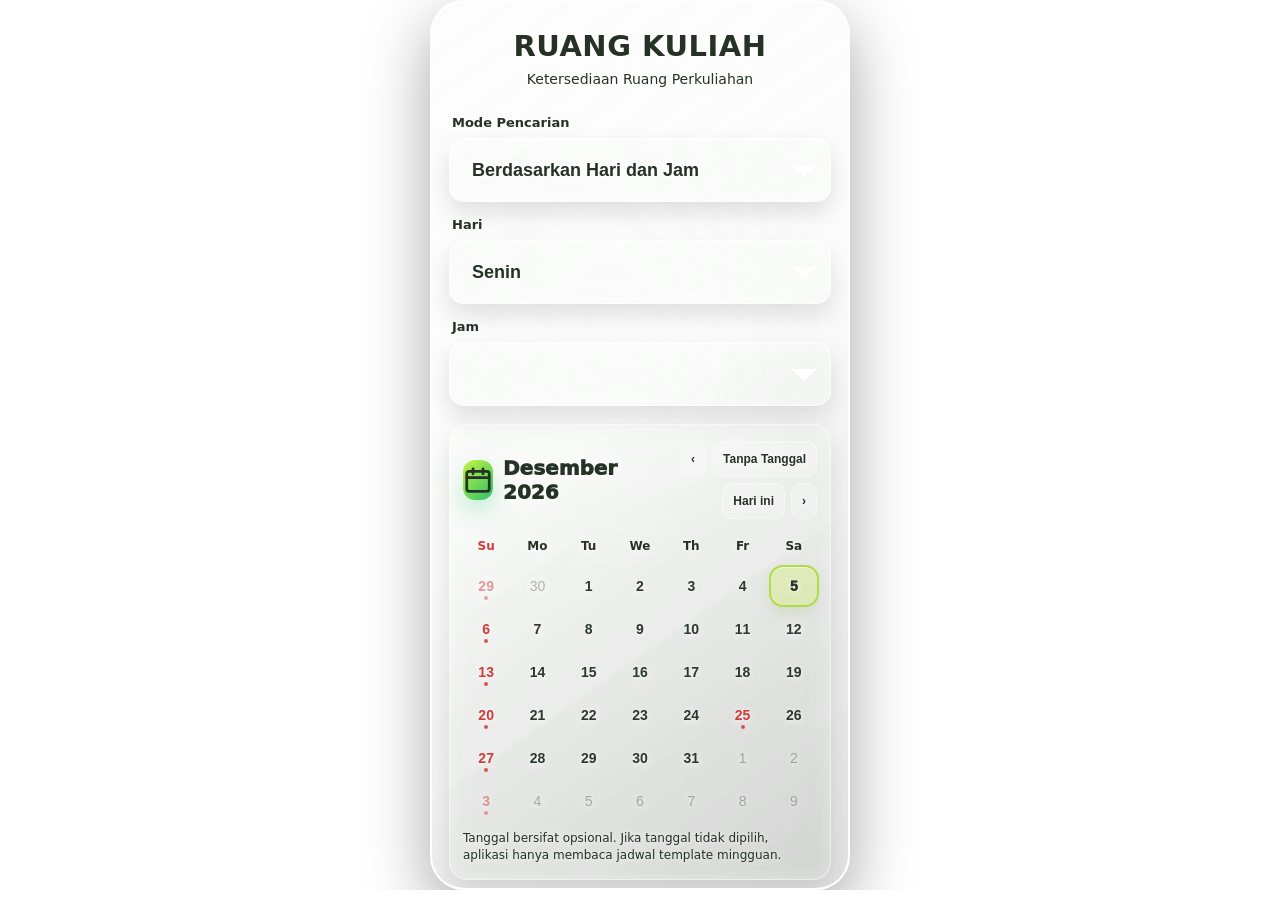
==== agenda-inner.html @ c51b112e "Add files via upload" ====
<!DOCTYPE html>
<html lang="id">
<head>
  <meta charset="UTF-8" />
  <meta name="viewport" content="width=device-width, initial-scale=1.0" />
  <title>Ruang Kuliah - Ketersediaan Ruang Perkuliahan</title>
  <style>

    :root {
      --lime: #c9f23f;
      --green: #29c26b;
      --green-soft: rgba(62, 226, 111, .92);
      --white: #ffffff;
      --glass: rgba(235, 241, 236, 0.22);
      --glass-strong: rgba(255,255,255,0.28);
      --border: rgba(255,255,255,0.58);
      --text: rgba(255,255,255,0.92);
      --muted: rgba(255,255,255,0.76);
      --danger: #ff6969;
      --yellow: #dff05f;
      --shadow: 0 22px 65px rgba(0,0,0,.35);
      --inner: inset 0 1px 0 rgba(255,255,255,.34);
    }

    * { box-sizing: border-box; }

    body {
      margin: 0;
      min-height: 100vh;
      padding: 30px 18px;
      font-family: Inter, ui-sans-serif, system-ui, -apple-system, BlinkMacSystemFont, "Segoe UI", sans-serif;
      color: var(--text);
      background:
        linear-gradient(180deg, rgba(23,35,27,.18), rgba(8,14,11,.50)),
        url("[data-uri]") center center / cover no-repeat fixed;
      display: flex;
      justify-content: center;
      align-items: flex-start;
    }

    body::before {
      content: "";
      position: fixed;
      inset: 0;
      background:
        radial-gradient(circle at 50% 15%, rgba(255,255,255,.14), transparent 30%),
        linear-gradient(90deg, rgba(0,0,0,.13), transparent 18%, transparent 82%, rgba(0,0,0,.16));
      pointer-events: none;
      z-index: -1;
    }

    .app {
      width: min(100%, 470px);
      min-height: 720px;
      margin: 0 auto;
      padding: 42px 20px 34px;
      border-radius: 22px;
      position: relative;
      overflow: hidden;
      background: rgba(235, 241, 236, .20);
      border: 2px solid var(--border);
      box-shadow: var(--shadow), var(--inner);
      backdrop-filter: blur(15px) saturate(120%);
      -webkit-backdrop-filter: blur(15px) saturate(120%);
    }

    .app::before {
      content: "";
      position: absolute;
      inset: 0;
      background:
        linear-gradient(145deg, rgba(255,255,255,.30), rgba(255,255,255,.04) 46%, rgba(0,0,0,.10)),
        radial-gradient(circle at 50% 38%, rgba(255,255,255,.18), transparent 35%);
      pointer-events: none;
      z-index: 0;
    }

    .app > * {
      position: relative;
      z-index: 1;
    }

    .hero-art { display: none; }

    .header {
      display: block;
      text-align: center;
      margin-bottom: 28px;
    }

    .logo { display: none; }

    .header h1 {
      margin: 0;
      color: #fff;
      font-size: 29px;
      line-height: 1.15;
      letter-spacing: .5px;
      text-transform: uppercase;
      font-weight: 950;
      text-shadow: 0 7px 12px rgba(0,0,0,.25);
    }

    .header p {
      margin: 8px 0 0;
      color: rgba(255,255,255,.78);
      font-size: 14px;
      font-weight: 500;
      text-shadow: 0 4px 12px rgba(0,0,0,.22);
    }

    .form-grid {
      display: grid;
      grid-template-columns: 1fr;
      gap: 15px;
      margin-bottom: 10px;
    }

    .icon-box { display: none; }

    .field label {
      display: block;
      margin: 0 0 8px;
      padding-left: 3px;
      color: #fff;
      font-size: 13px;
      font-weight: 700;
      text-shadow: 0 4px 10px rgba(0,0,0,.22);
    }

    select, input {
      width: 100%;
      min-height: 64px;
      padding: 0 22px;
      border-radius: 15px;
      border: 1.7px solid rgba(255,255,255,.70);
      outline: none;
      background: rgba(255,255,255,.13);
      color: #fff;
      font-size: 18px;
      font-weight: 800;
      box-shadow: inset 0 1px 0 rgba(255,255,255,.18), 0 11px 24px rgba(0,0,0,.12);
      backdrop-filter: blur(13px);
      -webkit-backdrop-filter: blur(13px);
      transition: .22s ease;
    }

    select {
      appearance: none;
      background-image:
        linear-gradient(45deg, transparent 50%, white 50%),
        linear-gradient(135deg, white 50%, transparent 50%);
      background-position:
        calc(100% - 26px) 26px,
        calc(100% - 14px) 26px;
      background-size: 12px 12px, 12px 12px;
      background-repeat: no-repeat;
    }

    select option {
      color: #1c2b20;
      background: #fff;
      font-weight: 700;
    }

    select:focus, input:focus {
      border-color: #e9ff77;
      box-shadow: 0 0 0 4px rgba(207,242,63,.15), 0 12px 28px rgba(0,0,0,.15);
    }

    .calendar-box {
      margin-top: 18px;
      padding: 16px 13px 14px;
      border-radius: 18px;
      border: 1.4px solid rgba(255,255,255,.45);
      background: rgba(255,255,255,.10);
      box-shadow: 0 12px 28px rgba(0,0,0,.12), inset 0 1px 0 rgba(255,255,255,.16);
      backdrop-filter: blur(10px);
      -webkit-backdrop-filter: blur(10px);
    }

    .calendar-head {
      display: flex;
      align-items: center;
      justify-content: space-between;
      gap: 10px;
      margin-bottom: 12px;
    }

    .calendar-title {
      display: flex;
      align-items: center;
      gap: 10px;
      color: #fff;
      font-size: 20px;
      font-weight: 950;
      text-shadow: 0 5px 10px rgba(0,0,0,.25);
    }

    .calendar-icon {
      width: 40px;
      height: 40px;
      border-radius: 12px;
      display: grid;
      place-items: center;
      color: #fff;
      background: linear-gradient(135deg, var(--lime), var(--green));
      box-shadow: 0 12px 24px rgba(57, 199, 108, .28);
    }

    .month-actions {
      display: flex;
      gap: 6px;
      flex-wrap: wrap;
      justify-content: flex-end;
    }

    .mini-btn {
      min-height: 36px;
      padding: 8px 10px;
      border: 1px solid rgba(255,255,255,.35);
      border-radius: 10px;
      background: rgba(255,255,255,.14);
      color: #fff;
      cursor: pointer;
      font-size: 12px;
      font-weight: 800;
      box-shadow: inset 0 1px 0 rgba(255,255,255,.14);
      backdrop-filter: blur(8px);
      -webkit-backdrop-filter: blur(8px);
      transition: .2s;
    }

    .mini-btn:hover {
      background: rgba(255,255,255,.24);
      transform: translateY(-1px);
    }

    .calendar-grid {
      display: grid;
      grid-template-columns: repeat(7, 1fr);
      gap: 5px;
      text-align: center;
    }

    .dow {
      padding: 8px 0;
      color: rgba(38,50,37,.88);
      font-size: 12px;
      font-weight: 800;
      border-bottom: 1px solid rgba(255,255,255,.18);
    }

    .dow.sunday {
      color: #d13b3b;
    }

    .day {
      position: relative;
      border: 0;
      border-radius: 12px;
      aspect-ratio: 1/0.82;
      background: transparent;
      color: rgba(38,50,37,.96);
      font-size: 14px;
      font-weight: 800;
      cursor: pointer;
      transition: .2s;
    }

    .day:hover {
      background: rgba(255,255,255,.16);
    }

    .day.other {
      color: rgba(38,50,37,.62);
      font-weight: 560;
    }

    .day.sunday,
    .day.holiday {
      color: #d13b3b;
      font-weight: 900;
    }

    .day.other.sunday,
    .day.other.holiday {
      color: rgba(209,59,59,.82);
      font-weight: 650;
    }

    .day.selected {
      color: #fff;
      background: linear-gradient(135deg, var(--lime), var(--green));
      font-weight: 950;
      box-shadow: 0 10px 20px rgba(57,199,108,.30);
    }

    .optional-note {
      margin-top: 10px;
      color: rgba(255,255,255,.72);
      font-size: 12px;
      line-height: 1.45;
    }

    .actions {
      display: grid;
      grid-template-columns: 1fr;
      gap: 12px;
      margin-top: 20px;
    }

    .primary-btn, .secondary-btn {
      min-height: 58px;
      border-radius: 14px;
      font-size: 16px;
      font-weight: 950;
      cursor: pointer;
      display: flex;
      align-items: center;
      justify-content: center;
      gap: 10px;
      transition: .22s;
    }

    .primary-btn {
      border: 0;
      color: #fff;
      background: linear-gradient(90deg, var(--lime), var(--green));
      box-shadow: 0 15px 28px rgba(43, 190, 103, .32);
    }

    .secondary-btn {
      color: #fff;
      background: rgba(255,255,255,.12);
      border: 1.7px solid rgba(255,255,255,.56);
      backdrop-filter: blur(10px);
      -webkit-backdrop-filter: blur(10px);
    }

    .primary-btn:hover, .secondary-btn:hover {
      transform: translateY(-2px);
    }

    .status-info {
      min-height: 20px;
      margin-top: 17px;
      color: rgba(255,255,255,.86);
      font-size: 13px;
      line-height: 1.45;
      text-shadow: 0 3px 8px rgba(0,0,0,.25);
    }

    .result-head {
      display: none;
      align-items: flex-start;
      justify-content: space-between;
      gap: 10px;
      margin: 22px 0 14px;
      flex-direction: column;
    }

    .result-head.show { display: flex; }

    .result-head h2 {
      margin: 0;
      color: #fff;
      font-size: 19px;
      font-weight: 950;
      text-shadow: 0 5px 10px rgba(0,0,0,.25);
    }

    .summary-pill {
      display: inline-flex;
      align-items: center;
      gap: 8px;
      color: #fff;
      border-radius: 999px;
      padding: 8px 12px;
      background: rgba(255,255,255,.15);
      border: 1px solid rgba(255,255,255,.34);
      font-size: 12px;
      font-weight: 800;
    }

    .result-grid {
      display: grid;
      grid-template-columns: 1fr;
      gap: 12px;
    }

    .room-card {
      min-height: 90px;
      display: flex;
      align-items: center;
      gap: 12px;
      padding: 12px;
      border-radius: 15px;
      background: rgba(255,255,255,.15);
      border: 1px solid rgba(255,255,255,.30);
      box-shadow: 0 11px 24px rgba(0,0,0,.13), inset 0 1px 0 rgba(255,255,255,.14);
      backdrop-filter: blur(12px);
      -webkit-backdrop-filter: blur(12px);
      transition: .2s;
    }

    .room-card:hover {
      transform: translateY(-2px);
      background: rgba(255,255,255,.19);
    }

    .room-icon {
      flex: 0 0 54px;
      width: 54px;
      height: 54px;
      border-radius: 14px;
      display: grid;
      place-items: center;
      color: #fff;
      background: rgba(255,255,255,.14);
      border: 1px solid rgba(255,255,255,.28);
    }

    .room-info { min-width: 0; flex: 1; }

    .room-info h3 {
      margin: 0 0 4px;
      color: #fff;
      font-size: 16px;
      font-weight: 950;
      white-space: nowrap;
      overflow: hidden;
      text-overflow: ellipsis;
    }

    .status-line {
      display: flex;
      align-items: center;
      gap: 7px;
      color: rgba(255,255,255,.88);
      font-size: 13px;
      margin-bottom: 3px;
    }

    .dot {
      width: 12px;
      height: 12px;
      border-radius: 999px;
      display: inline-block;
      box-shadow: 0 0 0 2px rgba(255,255,255,.24);
    }

    .dot.green { background: var(--green); }
    .dot.red { background: var(--danger); }
    .dot.yellow { background: var(--yellow); }

    .room-time {
      color: rgba(255,255,255,.72);
      font-size: 12px;
      line-height: 1.4;
    }

    .source {
      margin-top: 6px;
      display: inline-block;
      border-radius: 999px;
      padding: 4px 8px;
      color: #f2ff9e;
      background: rgba(201,242,63,.18);
      border: 1px solid rgba(201,242,63,.25);
      font-size: 10px;
      font-weight: 900;
    }

    .empty {
      display: none;
      margin-top: 14px;
      padding: 24px;
      text-align: center;
      color: rgba(255,255,255,.78);
      border-radius: 15px;
      background: rgba(255,255,255,.12);
      border: 1px dashed rgba(255,255,255,.38);
      backdrop-filter: blur(10px);
      -webkit-backdrop-filter: blur(10px);
    }

    .empty.show { display: block; }

    .legend {
      margin-top: 22px;
      padding: 15px;
      display: grid;
      grid-template-columns: 1fr;
      gap: 10px;
      border-radius: 18px;
      background: rgba(255,255,255,.11);
      border: 1px solid rgba(255,255,255,.26);
      backdrop-filter: blur(10px);
      -webkit-backdrop-filter: blur(10px);
    }

    .legend-item {
      display: flex;
      gap: 10px;
      align-items: center;
      color: #fff;
      font-size: 13px;
      font-weight: 900;
    }

    .legend-item span:last-child {
      display: block;
      color: rgba(255,255,255,.70);
      font-size: 12px;
      font-weight: 600;
      margin-top: 2px;
    }

    @media (min-width: 900px) {
      .app {
        width: min(100%, 760px);
      }

      .actions {
        grid-template-columns: 1fr 1fr;
      }

      .result-grid {
        grid-template-columns: repeat(2, 1fr);
      }
    }

    @media (max-width: 520px) {
      body { padding: 14px; }
      .app { padding: 34px 20px 28px; }
      .header h1 { font-size: 26px; }
      .calendar-head { align-items: stretch; flex-direction: column; }
      .month-actions { justify-content: space-between; }
      .mini-btn { flex: 1; }
    }

  
    /* === Kalender Ruang Kuliah: libur, hari ini, dan tanggal luar bulan === */
    .calendar-grid .dow.sunday,
    .calendar-grid .dow.holiday {
      color: #d13b3b !important;
    }

    .calendar-grid .day {
      position: relative !important;
      color: rgba(38,50,37,.96) !important;
      font-weight: 800 !important;
      text-shadow: 0 1px 5px rgba(255,255,255,.86) !important;
    }

    .calendar-grid .day.other {
      color: rgba(38,50,37,.46) !important;
      font-weight: 500 !important;
      opacity: .74 !important;
    }

    .calendar-grid .day.sunday,
    .calendar-grid .day.holiday {
      color: #d13b3b !important;
      font-weight: 900 !important;
    }

    .calendar-grid .day.other.sunday,
    .calendar-grid .day.other.holiday {
      color: rgba(209,59,59,.68) !important;
      font-weight: 600 !important;
      opacity: .76 !important;
    }

    .calendar-grid .day.today:not(.selected) {
      color: #263225 !important;
      background: rgba(201,242,63,.27) !important;
      outline: 2px solid rgba(174,221,66,.95) !important;
      box-shadow:
        0 6px 16px rgba(122,166,30,.20),
        inset 0 1px 0 rgba(255,255,255,.45) !important;
      font-weight: 950 !important;
    }

    .calendar-grid .day.selected {
      color: #fff !important;
      background: linear-gradient(135deg, var(--lime), var(--green)) !important;
      font-weight: 950 !important;
      box-shadow: 0 10px 20px rgba(57,199,108,.30) !important;
      opacity: 1 !important;
    }

    .calendar-grid .day.holiday::after,
    .calendar-grid .day.sunday::after {
      content: "";
      position: absolute;
      left: 50%;
      bottom: 5px;
      width: 4px;
      height: 4px;
      border-radius: 50%;
      transform: translateX(-50%);
      background: currentColor;
      opacity: .85;
    }

    .calendar-grid .day.selected::after {
      background: #fff;
    }

    .calendar-legend {
      display: flex;
      flex-wrap: wrap;
      gap: 8px 12px;
      align-items: center;
      margin-top: 12px;
      padding: 9px 10px;
      border-radius: 13px;
      background: rgba(255,255,255,.10);
      border: 1px solid rgba(255,255,255,.22);
    }

    .calendar-legend .legend-item {
      display: inline-flex;
      align-items: center;
      gap: 6px;
      font-size: 11.5px;
      font-weight: 800;
      color: #263225 !important;
      text-shadow: 0 1px 5px rgba(255,255,255,.82) !important;
      white-space: nowrap;
    }

    .legend-dot {
      width: 11px;
      height: 11px;
      border-radius: 50%;
      display: inline-block;
      background: rgba(38,50,37,.90);
    }

    .legend-dot.today {
      background: rgba(201,242,63,.72);
      outline: 2px solid rgba(174,221,66,.95);
    }

    .legend-dot.holiday {
      background: #d13b3b;
    }

    .legend-dot.other {
      background: rgba(38,50,37,.32);
    }

  </style>
<style>

          html,
          body {
            background: transparent !important;
            background-image: none !important;
            min-height: 100% !important;
            width: 100% !important;
            overflow: hidden !important;
            scrollbar-width: none !important;
            -ms-overflow-style: none !important;
            color: #263225 !important;
          }

          html::-webkit-scrollbar,
          body::-webkit-scrollbar,
          *::-webkit-scrollbar,
          .app::-webkit-scrollbar,
          #ui-overlay::-webkit-scrollbar,
          .room-list::-webkit-scrollbar,
          .content::-webkit-scrollbar,
          .results::-webkit-scrollbar,
          .result-box::-webkit-scrollbar {
            width: 0 !important;
            height: 0 !important;
            display: none !important;
            background: transparent !important;
          }

          *,
          .app,
          .app *,
          #ui-overlay,
          #ui-overlay *,
          .room-list,
          .room-list *,
          .content,
          .content *,
          .results,
          .results *,
          .result-box,
          .result-box *,
          .card,
          .card *,
          .panel,
          .panel * {
            scrollbar-width: none !important;
            -ms-overflow-style: none !important;
          }

          body {
            display: flex !important;
            justify-content: center !important;
            align-items: flex-start !important;
            padding: 0 !important;
            margin: 0 !important;
            overflow-x: hidden !important;
          }

          body::before,
          body::after {
            display: none !important;
            content: none !important;
          }

          .app,
          #ui-overlay,
          main,
          .container,
          .wrapper {
            width: min(97vw, 420px) !important;
            max-width: 420px !important;
            min-height: unset !important;
            height: calc(100vh - 10px) !important;
            max-height: calc(100vh - 10px) !important;
            margin: 0 auto !important;
            padding: 28px 17px 22px !important;
            border-radius: 34px !important;
            transform: none !important;
            overflow-y: auto !important;
            overflow-x: hidden !important;
            scrollbar-width: none !important;
            -ms-overflow-style: none !important;
          }

          h1,
          h2,
          h3,
          .title,
          .title-row h1,
          .page-title,
          header h1 {
            color: #1f2b1e !important;
            font-weight: 900 !important;
            text-shadow: 0 2px 8px rgba(255,255,255,0.90), 0 1px 2px rgba(0,0,0,0.10) !important;
          }

          body,
          body *,
          p,
          span,
          div,
          label,
          small,
          select,
          option,
          input,
          button,
          .muted,
          .subtitle,
          .desc,
          .status,
          .loading,
          .room-card,
          .room-card *,
          .jadwal-card,
          .jadwal-card *,
          .info,
          .info * {
            color: #263225 !important;
            text-shadow: 0 1px 6px rgba(255,255,255,0.82) !important;
          }

          button,
          .btn,
          .nav-btn,
          .room-btn,
          .day-btn,
          select,
          input {
            color: #263225 !important;
            font-weight: 800 !important;
            text-shadow: 0 1px 5px rgba(255,255,255,0.82) !important;
          }

          .active,
          .selected,
          .today,
          button.active,
          button.selected,
          .room-btn.active,
          .nav-btn.active {
            color: #243000 !important;
            text-shadow: 0 1px 4px rgba(255,255,255,0.70) !important;
          }

          .danger,
          .error,
          .failed,
          .text-danger {
            color: #9b1c1c !important;
            text-shadow: 0 1px 5px rgba(255,255,255,0.75) !important;
          }

          a { color: #1f3f14 !important; }

          @media (max-width: 480px) {
            .app,
            #ui-overlay,
            main,
            .container,
            .wrapper {
              width: min(97vw, 418px) !important;
              height: calc(100vh - 8px) !important;
              max-height: calc(100vh - 8px) !important;
              padding: 26px 16px 20px !important;
              border-radius: 32px !important;
            }
          }
        
</style>
</head>
<body>
  <main class="app">
    <div class="hero-art" aria-hidden="true">
      <svg viewBox="0 0 520 230" fill="none" xmlns="http://www.w3.org/2000/svg">
        <rect x="300" y="36" width="160" height="100" rx="10" fill="#ebe8ff" stroke="#8b7cf7" stroke-width="5"/>
        <path d="M298 60h-60v120h60V60Z" fill="#f4f2ff"/>
        <rect x="246" y="8" width="70" height="48" fill="#fff"/>
        <path d="M182 172c22-52 42-75 64-103 21 37 25 67 13 103h-77Z" fill="#a99cfb" opacity=".55"/>
        <rect x="201" y="164" width="76" height="14" rx="7" fill="#8b7cf7" opacity=".45"/>
        <path d="M367 142h50l18 48h-86l18-48Z" fill="#9487f4" opacity=".65"/>
        <rect x="384" y="135" width="48" height="44" rx="12" fill="#7768ed" opacity=".8"/>
        <rect x="390" y="185" width="10" height="36" rx="5" fill="#7c70e6"/>
        <rect x="430" y="185" width="10" height="36" rx="5" fill="#7c70e6"/>
        <path d="M55 215c88-30 133-24 190-2 62 24 144 20 224-7" stroke="#d9d5ff" stroke-width="18" stroke-linecap="round" opacity=".65"/>
      </svg>
    </div>

    <section class="header">
      <div class="logo">
        <svg width="64" height="64" viewBox="0 0 64 64" fill="none" xmlns="http://www.w3.org/2000/svg">
          <path d="M9 30.5 32 12l23 18.5" stroke="currentColor" stroke-width="5" stroke-linecap="round" stroke-linejoin="round"/>
          <path d="M17 29v23h12V39h7v13h12V29" fill="currentColor" opacity=".35"/>
          <path d="M17 29v23h12V39h7v13h12V29" stroke="currentColor" stroke-width="4" stroke-linejoin="round"/>
          <path d="m42 46 13 4-13 4-13-4 13-4Z" fill="currentColor"/>
          <path d="M55 50v8" stroke="currentColor" stroke-width="3" stroke-linecap="round"/>
        </svg>
      </div>
      <div>
        <h1>Ruang Kuliah</h1>
        <p>Ketersediaan Ruang Perkuliahan</p>
      </div>
    </section>

    <section class="form-grid">
      <div class="icon-box">
        <svg width="40" height="40" viewBox="0 0 24 24" fill="none"><path d="m21 21-4.3-4.3" stroke="currentColor" stroke-width="2.5" stroke-linecap="round"/><circle cx="11" cy="11" r="7" stroke="currentColor" stroke-width="2.5"/></svg>
      </div>
      <div class="field">
        <label>Mode Pencarian</label>
        <select id="modeSearch">
          <option value="hari_jam">Berdasarkan Hari dan Jam</option>
          <option value="hari_ruang">Berdasarkan Hari dan Ruang</option>
        </select>
      </div>

      <div class="icon-box">
        <svg width="40" height="40" viewBox="0 0 24 24" fill="none"><rect x="3" y="5" width="18" height="16" rx="2" stroke="currentColor" stroke-width="2.2"/><path d="M16 3v4M8 3v4M3 10h18" stroke="currentColor" stroke-width="2.2" stroke-linecap="round"/></svg>
      </div>
      <div class="field">
        <label>Hari</label>
        <select id="hariSelect">
          <option value="Senin">Senin</option>
          <option value="Selasa">Selasa</option>
          <option value="Rabu">Rabu</option>
          <option value="Kamis">Kamis</option>
          <option value="Jumat">Jumat</option>
          <option value="Sabtu">Sabtu</option>
        </select>
      </div>

      <div class="icon-box">
        <svg width="40" height="40" viewBox="0 0 24 24" fill="none"><path d="M4 21V5a2 2 0 0 1 2-2h8v18" stroke="currentColor" stroke-width="2.2"/><path d="M14 9h4a2 2 0 0 1 2 2v10" stroke="currentColor" stroke-width="2.2"/><path d="M8 7h2M8 11h2M8 15h2M17 13h1M17 17h1M3 21h19" stroke="currentColor" stroke-width="2.2" stroke-linecap="round"/></svg>
      </div>
      <div class="field" id="dynamicField">
        <label id="dynamicLabel">Jam</label>
        <select id="dynamicSelect"></select>
      </div>
    </section>

    <section class="calendar-box">
      <div class="calendar-head">
        <div class="calendar-title">
          <div class="calendar-icon">
            <svg width="30" height="30" viewBox="0 0 24 24" fill="none"><rect x="3" y="5" width="18" height="16" rx="2" stroke="currentColor" stroke-width="2.2"/><path d="M16 3v4M8 3v4M3 10h18" stroke="currentColor" stroke-width="2.2" stroke-linecap="round"/></svg>
          </div>
          <span id="monthTitle">April 2026</span>
        </div>
        <div class="month-actions">
          <button class="mini-btn" id="prevMonth" type="button">‹</button>
          <button class="mini-btn" id="clearDate" type="button">Tanpa Tanggal</button>
          <button class="mini-btn" id="todayBtn" type="button">Hari ini</button>
          <button class="mini-btn" id="nextMonth" type="button">›</button>
        </div>
      </div>
      <div class="calendar-grid" id="calendarGrid"></div>
      <div class="optional-note">Tanggal bersifat opsional. Jika tanggal tidak dipilih, aplikasi hanya membaca jadwal template mingguan.</div>
    </section>

    <section class="actions">
      <button class="primary-btn" id="showBtn" type="button">
        <svg width="28" height="28" viewBox="0 0 24 24" fill="none"><path d="m21 21-4.3-4.3" stroke="currentColor" stroke-width="2.4" stroke-linecap="round"/><circle cx="11" cy="11" r="7" stroke="currentColor" stroke-width="2.4"/></svg>
        Tampilkan Hasil
      </button>
      <button class="secondary-btn" id="reloadBtn" type="button">
        <svg width="27" height="27" viewBox="0 0 24 24" fill="none"><path d="M20 6v5h-5M4 18v-5h5" stroke="currentColor" stroke-width="2.4" stroke-linecap="round" stroke-linejoin="round"/><path d="M6.1 9a7 7 0 0 1 11.6-2.6L20 8.5M3.9 15a7 7 0 0 0 11.6 2.6L13 15.5" stroke="currentColor" stroke-width="2.4" stroke-linecap="round"/></svg>
        Perbarui Data
      </button>
    </section>

    <div class="status-info" id="statusInfo">Memuat data CSV...</div>

    <section class="result-head" id="resultHead">
      <h2>Hasil Ketersediaan</h2>
      <div class="summary-pill" id="summaryPill">0 hasil</div>
    </section>

    <section class="result-grid" id="resultGrid"></section>
    <section class="empty" id="emptyState">Tidak ada data yang cocok dengan pencarian.</section>

  </main>

  <script>
    const CSV_URL = "https://docs.google.com/spreadsheets/d/e/2PACX-1vRsRN8TlhXI7CFnqgpgJTsaombzpwOKim3zMYDx00yyDDMefY82cuURulQcDO7QSQ/pub?output=csv";
    const LOCAL_CSV_URL = "./jadwal_template_khusus_rapi.csv";

    let jadwalData = [];
    let selectedDateISO = "";
    let currentMonth = new Date();

    const dayNames = ["Minggu", "Senin", "Selasa", "Rabu", "Kamis", "Jumat", "Sabtu"];
    const shortDayNames = ["Su", "Mo", "Tu", "We", "Th", "Fr", "Sa"];
    const monthNames = ["Januari", "Februari", "Maret", "April", "Mei", "Juni", "Juli", "Agustus", "September", "Oktober", "November", "Desember"];

    const nationalHolidayFallback = {
      "2026-01-01": "Tahun Baru 2026 Masehi",
      "2026-01-16": "Isra Mikraj Nabi Muhammad SAW",
      "2026-02-17": "Tahun Baru Imlek 2577 Kongzili",
      "2026-03-19": "Hari Suci Nyepi Tahun Baru Saka 1948",
      "2026-03-21": "Hari Raya Idul Fitri 1447 Hijriah",
      "2026-03-22": "Hari Raya Idul Fitri 1447 Hijriah",
      "2026-04-03": "Wafat Yesus Kristus",
      "2026-04-05": "Kebangkitan Yesus Kristus (Paskah)",
      "2026-05-01": "Hari Buruh Internasional",
      "2026-05-14": "Kenaikan Yesus Kristus",
      "2026-05-27": "Hari Raya Idul Adha 1447 Hijriah",
      "2026-05-31": "Hari Raya Waisak 2570 BE",
      "2026-06-01": "Hari Lahir Pancasila",
      "2026-06-16": "1 Muharam Tahun Baru Islam 1448 Hijriah",
      "2026-08-17": "Hari Kemerdekaan Republik Indonesia",
      "2026-08-25": "Maulid Nabi Muhammad SAW",
      "2026-12-25": "Hari Raya Natal"
    };

    const nationalHolidays = { ...nationalHolidayFallback };
    const holidayYearRequested = new Set(["2026"]);

    function getHolidayName(isoDate) {
      return nationalHolidays[isoDate] || "";
    }

    async function ensureHolidaysForYear(year) {
      const yearKey = String(year);
      if (holidayYearRequested.has(yearKey)) return;
      holidayYearRequested.add(yearKey);

      try {
        const response = await fetch(`https://date.nager.at/api/v3/PublicHolidays/${year}/ID`, { cache: "force-cache" });
        if (!response.ok) return;

        const holidays = await response.json();
        holidays.forEach((item) => {
          if (item && item.date) {
            nationalHolidays[item.date] = item.localName || item.name || "Libur nasional";
          }
        });

        renderCalendar();
      } catch (error) {
        console.warn("Libur nasional otomatis belum dapat dimuat untuk tahun", year, error);
      }
    }

    const el = (id) => document.getElementById(id);

    function normalizeText(value) {
      return String(value ?? "").trim();
    }

    function normalizeTime(value) {
      const raw = normalizeText(value).replaceAll(".", ":");
      const match = raw.match(/^(\d{1,2}):(\d{2})$/);
      if (!match) return raw;
      return `${match[1].padStart(2, "0")}:${match[2]}`;
    }

    function formatDateLocal(date) {
      const y = date.getFullYear();
      const m = String(date.getMonth() + 1).padStart(2, "0");
      const d = String(date.getDate()).padStart(2, "0");
      return `${y}-${m}-${d}`;
    }

    function toISODate(value) {
      const raw = normalizeText(value);
      if (!raw) return "";
      if (/^\d{4}-\d{2}-\d{2}$/.test(raw)) return raw;
      const parts = raw.split(/[\/\-]/).map(Number);
      if (parts.length === 3 && parts.every(n => !Number.isNaN(n))) {
        if (parts[0] > 1900) {
          return `${parts[0]}-${String(parts[1]).padStart(2, "0")}-${String(parts[2]).padStart(2, "0")}`;
        }
        const a = parts[0];
        const b = parts[1];
        const y = parts[2];
        if (a > 12) return `${y}-${String(b).padStart(2, "0")}-${String(a).padStart(2, "0")}`;
        return `${y}-${String(a).padStart(2, "0")}-${String(b).padStart(2, "0")}`;
      }
      const date = new Date(raw);
      if (!Number.isNaN(date.getTime())) return formatDateLocal(date);
      return raw;
    }

    function getHariFromTanggal(isoDate) {
      if (!isoDate) return "";
      const date = new Date(`${isoDate}T00:00:00`);
      return dayNames[date.getDay()] || "";
    }

    function parseCSV(text) {
      const rows = [];
      let row = [];
      let cell = "";
      let quoted = false;

      for (let i = 0; i < text.length; i++) {
        const char = text[i];
        const next = text[i + 1];

        if (char === '"' && quoted && next === '"') {
          cell += '"';
          i++;
        } else if (char === '"') {
          quoted = !quoted;
        } else if (char === "," && !quoted) {
          row.push(cell);
          cell = "";
        } else if ((char === "\n" || char === "\r") && !quoted) {
          if (char === "\r" && next === "\n") i++;
          row.push(cell);
          rows.push(row);
          row = [];
          cell = "";
        } else {
          cell += char;
        }
      }

      if (cell.length || row.length) {
        row.push(cell);
        rows.push(row);
      }

      if (!rows.length) return [];
      const headers = rows[0].map((h) => normalizeText(h).toLowerCase());

      return rows.slice(1)
        .filter((r) => r.some((c) => normalizeText(c)))
        .map((r) => {
          const obj = {};
          headers.forEach((h, i) => obj[h] = normalizeText(r[i]));

          return {
            tipe: normalizeText(obj.tipe).toLowerCase(),
            tanggal: toISODate(obj.tanggal),
            hari: normalizeText(obj.hari),
            ruang: normalizeText(obj.ruang),
            jam_mulai: normalizeTime(obj.jam_mulai),
            jam_selesai: normalizeTime(obj.jam_selesai),
            status: normalizeText(obj.status || "Kosong"),
            kode_mk: normalizeText(obj.kode_mk),
            kelas: normalizeText(obj.kelas),
            mata_kuliah: normalizeText(obj.mata_kuliah),
            nama_dosen: normalizeText(obj.nama_dosen),
            keterangan: normalizeText(obj.keterangan),
            tipe_perubahan: normalizeText(obj.tipe_perubahan || obj.perubahan || "normal").toLowerCase(),
          };
        });
    }

    async function loadCSV() {
      el("statusInfo").textContent = "Memuat data CSV...";
      try {
        let response = await fetch(CSV_URL, { cache: "no-store" });
        if (!response.ok) {
          response = await fetch(LOCAL_CSV_URL, { cache: "no-store" });
        }
        if (!response.ok) throw new Error("CSV tidak dapat diakses");
        const text = await response.text();
        jadwalData = parseCSV(text);
        el("statusInfo").textContent = `Data berhasil dimuat: ${jadwalData.length} baris.`;
        populateDynamicOptions();
      } catch (error) {
        el("statusInfo").textContent = "Gagal memuat CSV. Pastikan file jadwal_template_khusus_rapi.csv berada satu folder dengan index.html atau link Google Sheet sudah dipublish.";
      }
    }

    function sameSlot(a, b) {
      return a.ruang === b.ruang && a.jam_mulai === b.jam_mulai && a.jam_selesai === b.jam_selesai;
    }

    function getSchedule(hari, dateISO) {
      const template = jadwalData.filter((d) => d.tipe === "template" && d.hari.toLowerCase() === hari.toLowerCase());
      if (!dateISO) return template.map((d) => ({ ...d, sumber: "template" }));

      const khusus = jadwalData.filter((d) => d.tipe === "khusus" && d.tanggal === dateISO);
      const overrideRows = khusus.filter((d) => ["override", "ubah", "ganti", "normal", ""].includes(d.tipe_perubahan));
      const tambahanRows = khusus.filter((d) => ["tambahan", "add", "baru"].includes(d.tipe_perubahan));
      const batalRows = khusus.filter((d) => ["libur", "hapus", "cancel", "batal"].includes(d.tipe_perubahan));

      const result = template.map((slot) => {
        const batal = batalRows.find((k) => sameSlot(k, slot));
        if (batal) {
          return { ...slot, status: "Tidak Tersedia", keterangan: batal.keterangan || "Jadwal dibatalkan", sumber: "khusus" };
        }

        const override = overrideRows.find((k) => sameSlot(k, slot));
        if (override) return { ...slot, ...override, hari, sumber: "khusus" };

        return { ...slot, sumber: "template" };
      });

      tambahanRows.forEach((row) => result.push({ ...row, hari, sumber: "khusus" }));
      return result;
    }

    function getKeterangan(item) {
      const detail = [];
      if (item.kode_mk) detail.push(item.kode_mk + (item.kelas ? ` (${item.kelas})` : ""));
      if (item.mata_kuliah) detail.push(item.mata_kuliah);
      if (item.nama_dosen) detail.push(`Dosen: ${item.nama_dosen}`);
      if (item.keterangan) detail.push(item.keterangan);
      return detail.join(" • ");
    }

    function populateDynamicOptions() {
      const mode = el("modeSearch").value;
      const select = el("dynamicSelect");
      select.innerHTML = "";

      if (mode === "hari_jam") {
        el("dynamicLabel").textContent = "Jam";
        const times = [...new Set(jadwalData.filter(d => d.tipe === "template").map(d => `${d.jam_mulai} - ${d.jam_selesai}`).filter(Boolean))].sort();
        times.forEach((time) => {
          const opt = document.createElement("option");
          opt.value = time;
          opt.textContent = time;
          select.appendChild(opt);
        });
      } else {
        el("dynamicLabel").textContent = "Ruang";
        const rooms = [...new Set(jadwalData.map(d => d.ruang).filter(Boolean))].sort();
        rooms.forEach((room) => {
          const opt = document.createElement("option");
          opt.value = room;
          opt.textContent = room;
          select.appendChild(opt);
        });
      }
    }

    function statusClass(status) {
      const s = status.toLowerCase();
      if (s === "kosong") return "green";
      if (s === "terpakai" || s === "tidak tersedia") return "red";
      return "yellow";
    }

    function renderResults() {
      const mode = el("modeSearch").value;
      let hari = el("hariSelect").value;
      const filterValue = el("dynamicSelect").value;

      if (selectedDateISO) {
        hari = getHariFromTanggal(selectedDateISO);
        el("hariSelect").value = hari;
      }

      let rows = getSchedule(hari, selectedDateISO);

      if (mode === "hari_jam") {
        rows = rows.filter((r) => `${r.jam_mulai} - ${r.jam_selesai}` === filterValue);
      } else {
        rows = rows.filter((r) => r.ruang === filterValue);
      }

      rows = rows.sort((a, b) => a.jam_mulai.localeCompare(b.jam_mulai) || a.ruang.localeCompare(b.ruang));

      const grid = el("resultGrid");
      grid.innerHTML = "";

      rows.forEach((item) => {
        const detail = getKeterangan(item);
        const cls = statusClass(item.status);
        const card = document.createElement("article");
        card.className = "room-card";
        card.innerHTML = `
          <div class="room-icon">
            <svg width="34" height="34" viewBox="0 0 24 24" fill="none"><path d="M4 21V5a2 2 0 0 1 2-2h8v18" stroke="currentColor" stroke-width="2.2"/><path d="M14 9h4a2 2 0 0 1 2 2v10" stroke="currentColor" stroke-width="2.2"/><path d="M8 7h2M8 11h2M8 15h2M17 13h1M17 17h1M3 21h19" stroke="currentColor" stroke-width="2.2" stroke-linecap="round"/></svg>
          </div>
          <div class="room-info">
            <h3>${item.ruang || "-"}</h3>
            <div class="status-line"><span class="dot ${cls}"></span>${item.status || "-"}</div>
            <div class="room-time">${hari}, ${item.jam_mulai} - ${item.jam_selesai}</div>
            ${detail ? `<div class="room-time">${detail}</div>` : ""}
            ${item.sumber === "khusus" ? `<span class="source">Jadwal Khusus</span>` : ""}
          </div>
        `;
        grid.appendChild(card);
      });

      el("resultHead").classList.add("show");
      const kosong = rows.filter(r => r.status.toLowerCase() === "kosong").length;
      const khusus = rows.filter(r => r.sumber === "khusus").length;
      el("summaryPill").textContent = `${rows.length} hasil • ${kosong} kosong • ${khusus} khusus`;
      el("emptyState").classList.toggle("show", rows.length === 0);
    }

    function renderCalendar() {
      const grid = el("calendarGrid");
      grid.innerHTML = "";
      const year = currentMonth.getFullYear();
      const month = currentMonth.getMonth();
      const todayISO = formatDateLocal(new Date());
      el("monthTitle").textContent = `${monthNames[month]} ${year}`;

      ensureHolidaysForYear(year);

      shortDayNames.forEach((d, i) => {
        const div = document.createElement("div");
        div.className = "dow";
        if (i === 0) div.classList.add("sunday");
        div.textContent = d;
        grid.appendChild(div);
      });

      const first = new Date(year, month, 1);
      const start = new Date(year, month, 1 - first.getDay());

      for (let i = 0; i < 42; i++) {
        const date = new Date(start);
        date.setDate(start.getDate() + i);

        const iso = formatDateLocal(date);
        const holidayName = getHolidayName(iso);
        const isOtherMonth = date.getMonth() !== month;
        const isSunday = date.getDay() === 0;
        const isToday = iso === todayISO;

        const btn = document.createElement("button");
        btn.type = "button";
        btn.className = "day";

        if (isOtherMonth) btn.classList.add("other");
        if (isSunday) btn.classList.add("sunday");
        if (holidayName) btn.classList.add("holiday");
        if (isToday) btn.classList.add("today");
        if (selectedDateISO === iso) btn.classList.add("selected");

        btn.textContent = date.getDate();

        const readableDate = `${date.getDate()} ${monthNames[date.getMonth()]} ${date.getFullYear()}`;
        if (holidayName) {
          btn.title = holidayName;
          btn.setAttribute("aria-label", `${readableDate} - ${holidayName}`);
        } else if (isSunday) {
          btn.title = "Minggu";
          btn.setAttribute("aria-label", `${readableDate} - Minggu`);
        } else if (isToday) {
          btn.title = "Hari ini";
          btn.setAttribute("aria-label", `${readableDate} - Hari ini`);
        }

        btn.addEventListener("click", () => {
          selectedDateISO = iso;
          el("hariSelect").value = getHariFromTanggal(selectedDateISO);
          renderCalendar();
        });

        grid.appendChild(btn);
      }
    }

    function setToday() {
      const today = new Date();
      currentMonth = new Date(today.getFullYear(), today.getMonth(), 1);
      selectedDateISO = formatDateLocal(today);
      el("hariSelect").value = getHariFromTanggal(selectedDateISO);
      renderCalendar();
    }

    el("modeSearch").addEventListener("change", populateDynamicOptions);
    el("showBtn").addEventListener("click", renderResults);
    el("reloadBtn").addEventListener("click", loadCSV);
    el("prevMonth").addEventListener("click", () => {
      currentMonth = new Date(currentMonth.getFullYear(), currentMonth.getMonth() - 1, 1);
      renderCalendar();
    });
    el("nextMonth").addEventListener("click", () => {
      currentMonth = new Date(currentMonth.getFullYear(), currentMonth.getMonth() + 1, 1);
      renderCalendar();
    });
    el("todayBtn").addEventListener("click", setToday);
    el("clearDate").addEventListener("click", () => {
      selectedDateISO = "";
      renderCalendar();
    });

    renderCalendar();
    loadCSV();
  </script>
</body>
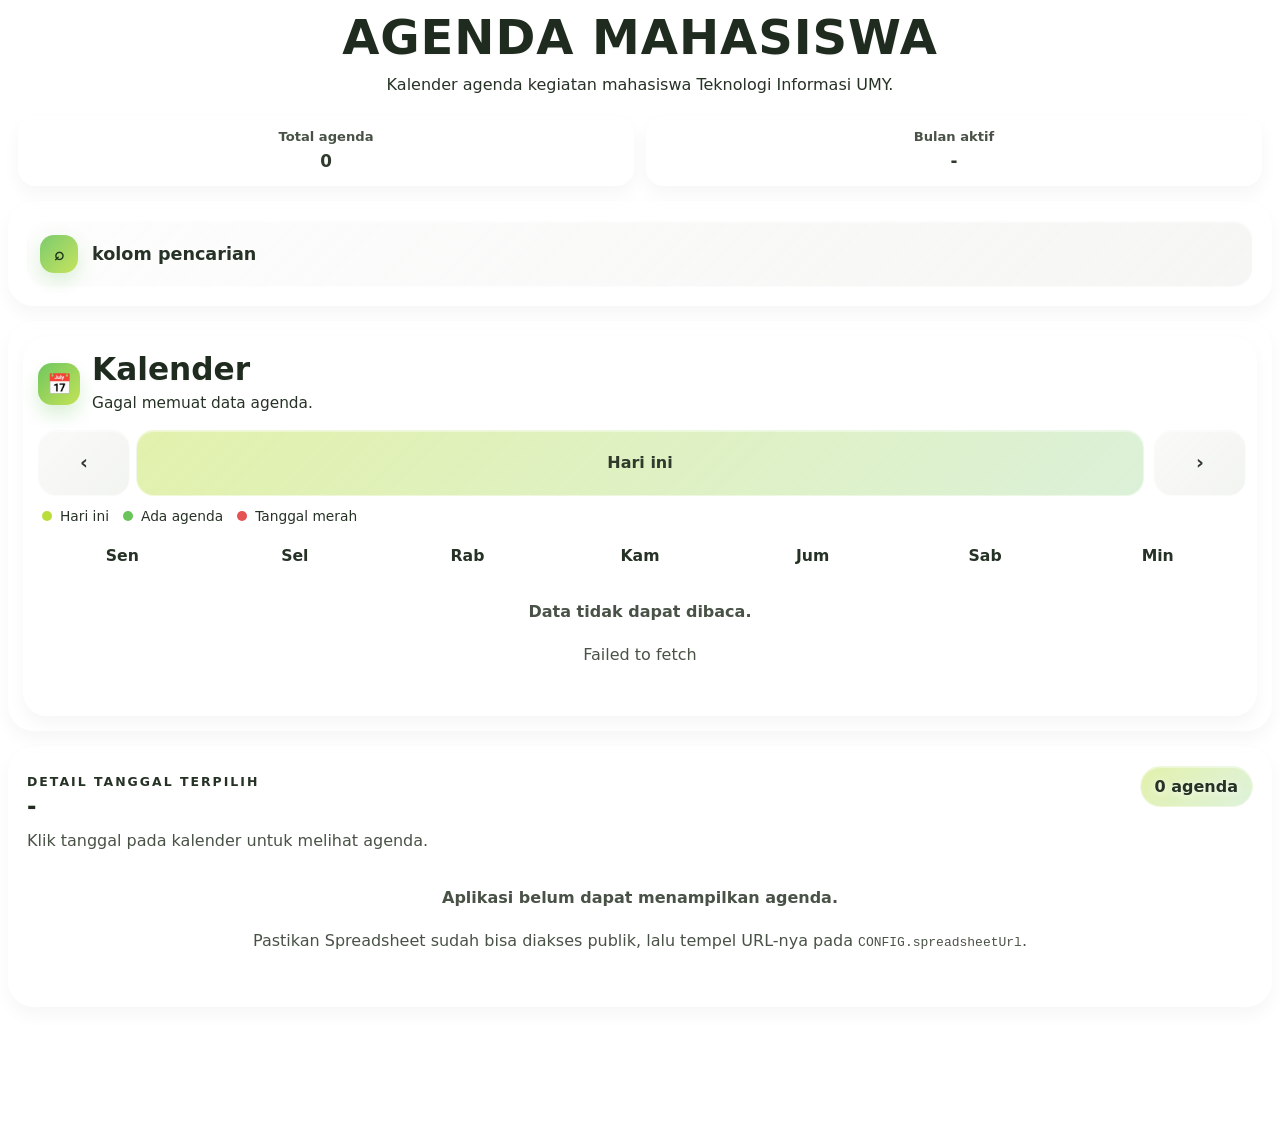
==== commit 19b8d5ec: "Add files via upload" ====
--- a/agenda-inner.html
+++ b/agenda-inner.html
@@ -1,658 +1,716 @@
 <!DOCTYPE html>
 <html lang="id">
 <head>
-  <meta charset="UTF-8" />
-  <meta name="viewport" content="width=device-width, initial-scale=1.0" />
-  <title>Ruang Kuliah - Ketersediaan Ruang Perkuliahan</title>
+  <meta charset="UTF-8">
+  <meta name="viewport" content="width=device-width, initial-scale=1.0">
+  <title>Agenda Kegiatan Mahasiswa</title>
+  <meta name="description" content="Kalender agenda kegiatan mahasiswa berbasis Google Spreadsheet untuk GitHub Pages.">
   <style>
-
-    :root {
-      --lime: #c9f23f;
-      --green: #29c26b;
-      --green-soft: rgba(62, 226, 111, .92);
-      --white: #ffffff;
-      --glass: rgba(235, 241, 236, 0.22);
-      --glass-strong: rgba(255,255,255,0.28);
-      --border: rgba(255,255,255,0.58);
-      --text: rgba(255,255,255,0.92);
-      --muted: rgba(255,255,255,0.76);
-      --danger: #ff6969;
-      --yellow: #dff05f;
-      --shadow: 0 22px 65px rgba(0,0,0,.35);
-      --inner: inset 0 1px 0 rgba(255,255,255,.34);
-    }
-
-    * { box-sizing: border-box; }
-
-    body {
-      margin: 0;
-      min-height: 100vh;
-      padding: 30px 18px;
-      font-family: Inter, ui-sans-serif, system-ui, -apple-system, BlinkMacSystemFont, "Segoe UI", sans-serif;
-      color: var(--text);
+    :root{
+      --bg1:#b9c4b0;
+      --bg2:#d7dcd4;
+      --bg3:#8ea17d;
+      --card:rgba(235,238,232,0.55);
+      --card-strong:rgba(245,247,242,0.72);
+      --line:rgba(255,255,255,0.55);
+      --line-soft:rgba(255,255,255,0.28);
+      --text:#2f3a2d;
+      --muted:#495246;
+      --soft:#7c8378;
+      --primary:#b9de3a;
+      --primary-deep:#69c45a;
+      --danger:#e65151;
+      --danger-soft:rgba(230,81,81,0.12);
+      --shadow:0 18px 40px rgba(62,74,55,0.16);
+      --radius-xl:34px;
+      --radius-lg:24px;
+      --radius-md:18px;
+      --radius-sm:14px;
+      --font:Inter, ui-sans-serif, system-ui, -apple-system, BlinkMacSystemFont, "Segoe UI", sans-serif;
+    }
+
+    *{box-sizing:border-box}
+    html{scroll-behavior:smooth}
+    body{
+      margin:0;
+      min-height:100vh;
+      font-family:var(--font);
+      color:var(--text);
       background:
-        linear-gradient(180deg, rgba(23,35,27,.18), rgba(8,14,11,.50)),
-        url("[data-uri]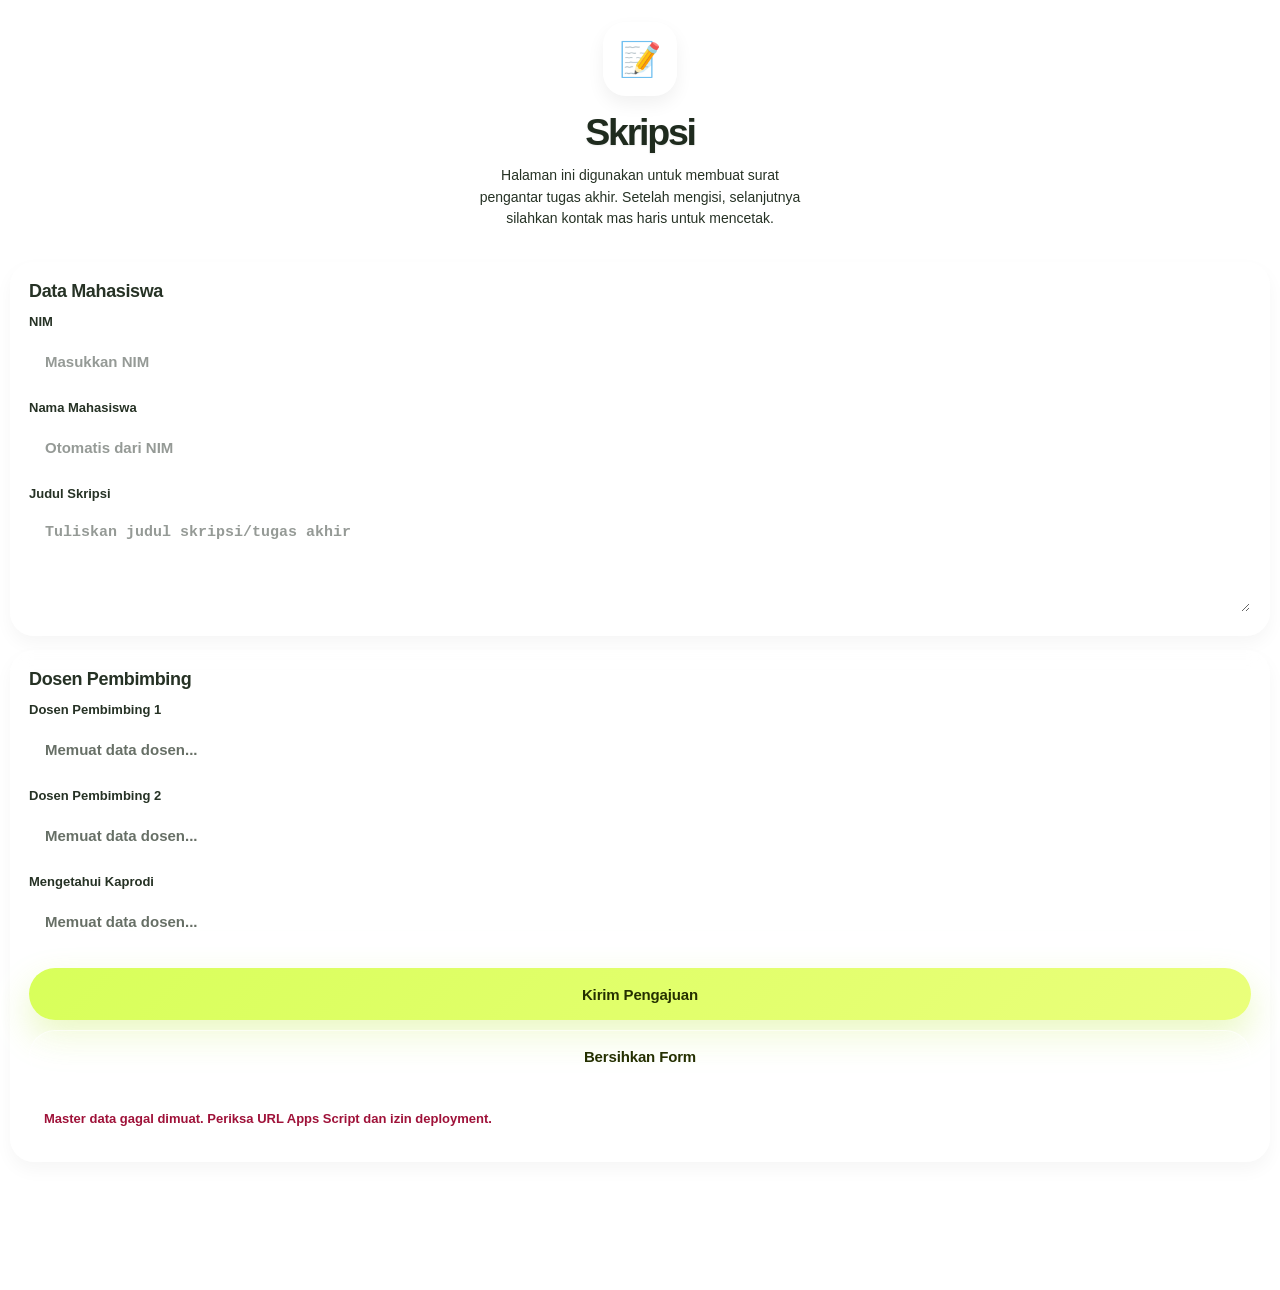
==== commit 0a5e3892: "Add files via upload" ====
--- a/agenda-inner.html
+++ b/agenda-inner.html
@@ -1,715 +1,394 @@
 <!DOCTYPE html>
 <html lang="id">
 <head>
-  <meta charset="UTF-8">
-  <meta name="viewport" content="width=device-width, initial-scale=1.0">
-  <title>Agenda Kegiatan Mahasiswa</title>
-  <meta name="description" content="Kalender agenda kegiatan mahasiswa berbasis Google Spreadsheet untuk GitHub Pages.">
+  <meta charset="UTF-8" />
+  <meta name="viewport" content="width=device-width, initial-scale=1.0" />
+  <title>Formulir Pengajuan Tugas Akhir</title>
   <style>
-    :root{
-      --bg1:#b9c4b0;
-      --bg2:#d7dcd4;
-      --bg3:#8ea17d;
-      --card:rgba(235,238,232,0.55);
-      --card-strong:rgba(245,247,242,0.72);
-      --line:rgba(255,255,255,0.55);
-      --line-soft:rgba(255,255,255,0.28);
-      --text:#2f3a2d;
-      --muted:#495246;
-      --soft:#7c8378;
-      --primary:#b9de3a;
-      --primary-deep:#69c45a;
-      --danger:#e65151;
-      --danger-soft:rgba(230,81,81,0.12);
-      --shadow:0 18px 40px rgba(62,74,55,0.16);
-      --radius-xl:34px;
-      --radius-lg:24px;
-      --radius-md:18px;
-      --radius-sm:14px;
-      --font:Inter, ui-sans-serif, system-ui, -apple-system, BlinkMacSystemFont, "Segoe UI", sans-serif;
-    }
-
-    *{box-sizing:border-box}
-    html{scroll-behavior:smooth}
-    body{
-      margin:0;
-      min-height:100vh;
-      font-family:var(--font);
-      color:var(--text);
+    :root {
+      --lime: #d8ff5a;
+      --lime-dark: #b7ef22;
+      --ink: #17231b;
+      --soft-ink: rgba(23, 35, 27, 0.78);
+      --glass: rgba(238, 246, 239, 0.42);
+      --glass-strong: rgba(255, 255, 255, 0.35);
+      --glass-border: rgba(255, 255, 255, 0.52);
+      --field: rgba(255, 255, 255, 0.52);
+      --danger: #9f1239;
+      --success: #166534;
+      --info: #1e3a8a;
+    }
+
+    * {
+      box-sizing: border-box;
+    }
+
+    html {
+      min-height: 100%;
+    }
+
+    body {
+      margin: 0;
+      min-height: 100vh;
+      font-family: Arial, Helvetica, sans-serif;
+      color: var(--ink);
       background:
-        radial-gradient(circle at 12% 18%, rgba(255,255,255,0.65), transparent 22%),
-        radial-gradient(circle at 82% 22%, rgba(183,204,149,0.5), transparent 18%),
-        radial-gradient(circle at 28% 80%, rgba(255,255,255,0.38), transparent 20%),
-        linear-gradient(135deg, var(--bg1), var(--bg2) 42%, #c8d0c1 70%, var(--bg3));
-      overflow-x:hidden;
-    }
-
-    body::before,
-    body::after{
-      content:"";
-      position:fixed;
-      inset:auto;
-      border-radius:999px;
-      filter:blur(85px);
-      opacity:.38;
-      pointer-events:none;
-      z-index:0;
-    }
-    body::before{
-      width:320px;height:320px;
-      left:-60px;top:120px;
-      background:rgba(120,163,88,.65);
-    }
-    body::after{
-      width:360px;height:360px;
-      right:-80px;top:40px;
-      background:rgba(255,255,255,.55);
-    }
-
-    button,input{font:inherit}
-    a{color:inherit}
-    .hidden{display:none !important}
-
-    .page-shell{
-      position:relative;
-      z-index:1;
-      width:min(780px, calc(100% - 24px));
-      margin:18px auto 34px;
-      padding:16px;
-    }
-
-    .page-shell::before,
-    .page-shell::after{
-      content:"";
-      position:absolute;
-      inset:0;
-      border-radius:40px;
-      background:rgba(240,243,237,0.26);
-      border:1px solid rgba(255,255,255,0.32);
-      backdrop-filter:blur(12px);
-      box-shadow:inset 0 1px 0 rgba(255,255,255,0.35);
-      pointer-events:none;
-    }
-    .page-shell::before{transform:translate(10px,10px); opacity:.6}
-    .page-shell::after{transform:translate(20px,20px); opacity:.32}
-
-    .app-card{
-      position:relative;
-      border-radius:38px;
-      background:linear-gradient(135deg, rgba(235,239,232,.78), rgba(217,223,212,.60));
-      border:1px solid rgba(255,255,255,.5);
-      backdrop-filter:blur(22px);
-      box-shadow:var(--shadow), inset 0 1px 0 rgba(255,255,255,.42);
-      padding:28px 20px 22px;
-    }
-
-    .app-header{
-      text-align:center;
-      padding:2px 10px 18px;
-    }
-
-    .eyebrow{
-      margin:0 0 8px;
-      font-size:.78rem;
-      letter-spacing:.16em;
-      font-weight:800;
-      text-transform:uppercase;
-      color:#4c5c47;
-    }
-
-    .app-header h1{
-      margin:0;
-      font-size:clamp(2rem, 5vw, 3rem);
-      line-height:1.05;
-      letter-spacing:.02em;
-      font-weight:900;
-      color:#2f3a2d;
-      text-transform:uppercase;
-    }
-
-    .subtitle{
-      margin:10px 0 0;
-      font-size:1rem;
-      color:var(--muted);
-      line-height:1.6;
-    }
-
-    .stats-strip{
-      display:grid;
-      grid-template-columns:repeat(2, minmax(0,1fr));
-      gap:12px;
-      margin-top:18px;
-    }
-
-    .stat-chip{
-      background:linear-gradient(135deg, rgba(246,248,244,.7), rgba(225,230,221,.55));
-      border:1px solid rgba(255,255,255,.48);
-      border-radius:18px;
-      padding:12px 14px;
-      box-shadow:inset 0 1px 0 rgba(255,255,255,.4);
-    }
-
-    .stat-chip span{
-      display:block;
-      font-size:.82rem;
-      color:var(--muted);
-      margin-bottom:6px;
-      font-weight:700;
-    }
-
-    .stat-chip strong{
-      display:block;
-      font-size:1.05rem;
-      line-height:1.35;
-      color:var(--text);
-    }
-
-    .config-tip{
-      margin:0 4px 14px;
-      padding:12px 14px;
-      border-radius:18px;
-      background:rgba(255,255,255,.26);
-      border:1px dashed rgba(255,255,255,.48);
-      color:var(--muted);
-      line-height:1.6;
-      font-size:.92rem;
-    }
-    .config-tip code{
-      background:rgba(47,58,45,.08);
-      padding:2px 6px;
-      border-radius:8px;
-    }
-
-    .search-panel,
-    .calendar-panel,
-    .detail-panel{
-      background:linear-gradient(135deg, rgba(241,243,239,.62), rgba(223,228,219,.48));
-      border:1px solid rgba(255,255,255,.48);
-      border-radius:26px;
-      box-shadow:inset 0 1px 0 rgba(255,255,255,.42);
-      backdrop-filter:blur(16px);
-    }
-
-    .search-panel{
-      padding:18px;
-      margin-bottom:16px;
-    }
-
-    .search-row{
-      display:grid;
-      grid-template-columns:minmax(0,1fr);
-      gap:12px;
-      align-items:center;
-    }
-
-    .search-wrap{
-      display:flex;
-      align-items:center;
-      gap:12px;
-      min-height:66px;
-      padding:0 18px 0 12px;
-      border-radius:20px;
-      background:linear-gradient(135deg, rgba(250,251,249,.48), rgba(224,228,220,.30));
-      border:1px solid rgba(255,255,255,.5);
-      box-shadow:inset 0 1px 0 rgba(255,255,255,.45);
-    }
-
-    .search-wrap:focus-within{
-      border-color:rgba(185,222,58,.78);
-      box-shadow:0 10px 18px rgba(98,124,57,.10), inset 0 1px 0 rgba(255,255,255,.45);
-    }
-
-    .search-icon-btn{
-      border:0;
-      background:transparent;
-      padding:0;
-      display:inline-flex;
-      align-items:center;
-      justify-content:center;
-      cursor:pointer;
-      flex-shrink:0;
-    }
-
-    .search-icon{
-      width:38px;
-      height:38px;
-      border-radius:14px;
-      display:inline-flex;
-      align-items:center;
-      justify-content:center;
-      background:linear-gradient(135deg, rgba(106,196,90,.88), rgba(186,222,58,.82));
-      color:#20351b;
-      font-size:1.05rem;
-      font-weight:900;
-      flex-shrink:0;
-      box-shadow:0 8px 18px rgba(106,196,90,.22);
-      transition:transform .18s ease, box-shadow .18s ease, filter .18s ease;
-    }
-
-    .search-icon-btn:hover .search-icon,
-    .search-icon-btn:focus-visible .search-icon{
-      transform:translateY(-1px) scale(1.02);
-      box-shadow:0 10px 20px rgba(106,196,90,.26);
-      filter:brightness(1.02);
-    }
-
-    .search-icon-btn:focus-visible{
-      outline:none;
-    }
-
-    .search-wrap input{
-      width:100%;
-      border:0;
-      outline:0;
-      background:transparent;
-      color:var(--text);
-      font-size:1.1rem;
-      font-weight:700;
-    }
-    .search-wrap input::placeholder{color:#5f685d; font-weight:700}
-
-    .ghost-btn,
-    .secondary-btn,
-    .nav-btn{
-      border:1px solid rgba(255,255,255,.48);
-      border-radius:18px;
-      background:linear-gradient(135deg, rgba(246,248,245,.62), rgba(223,228,219,.4));
-      color:var(--text);
-      cursor:pointer;
-      box-shadow:inset 0 1px 0 rgba(255,255,255,.42);
-      transition:transform .18s ease, box-shadow .18s ease, background .18s ease;
-      font-weight:800;
-    }
-
-    .ghost-btn,
-    .secondary-btn{
-      min-height:66px;
-      padding:0 18px;
-    }
-
-    .nav-btn{
-      min-height:54px;
-      min-width:92px;
-      padding:0 14px;
-      font-size:1.2rem;
-    }
-
-    .secondary-btn{
-      background:linear-gradient(135deg, rgba(186,222,58,.42), rgba(106,196,90,.24));
-    }
-
-    .ghost-btn:hover,
-    .secondary-btn:hover,
-    .nav-btn:hover{
-      transform:translateY(-1px);
-      box-shadow:0 10px 18px rgba(62,74,55,.12), inset 0 1px 0 rgba(255,255,255,.42);
-    }
-
-    .calendar-panel{
-      padding:14px;
-      margin-bottom:16px;
-    }
-
-    .month-card{
-      padding:14px;
-      border-radius:24px;
-      background:linear-gradient(135deg, rgba(244,246,241,.52), rgba(221,227,217,.34));
-      border:1px solid rgba(255,255,255,.45);
-      box-shadow:inset 0 1px 0 rgba(255,255,255,.42);
-    }
-
-    .month-head{
-      display:flex;
-      align-items:center;
-      gap:12px;
-      margin-bottom:14px;
-    }
-
-    .month-icon{
-      width:42px;
-      height:42px;
-      border-radius:14px;
-      display:flex;
-      align-items:center;
-      justify-content:center;
-      background:linear-gradient(135deg, rgba(106,196,90,.96), rgba(186,222,58,.86));
-      box-shadow:0 10px 18px rgba(106,196,90,.24);
-      font-size:1.25rem;
-    }
-
-    .month-title-wrap h2{
-      margin:0;
-      font-size:1.95rem;
-      line-height:1.1;
-      color:var(--text);
-      font-weight:900;
-    }
-
-    .month-title-wrap p{
-      margin:6px 0 0;
-      color:var(--muted);
-      line-height:1.55;
-      font-size:.96rem;
-    }
-
-    .month-controls{
-      display:grid;
-      grid-template-columns:88px minmax(0,1fr) 88px;
-      gap:10px;
-      margin-bottom:12px;
-    }
-
-    .legend{
-      display:flex;
-      gap:14px;
-      flex-wrap:wrap;
-      align-items:center;
-      font-size:.86rem;
-      color:var(--muted);
-      margin:0 4px 14px;
-    }
-    .legend span{display:inline-flex; align-items:center; gap:8px}
-    .legend-dot{
-      width:10px;
-      height:10px;
-      border-radius:999px;
-      display:inline-block;
-      box-shadow:0 0 0 4px rgba(255,255,255,.18);
-    }
-    .today-dot{background:var(--primary)}
-    .agenda-dot{background:var(--primary-deep)}
-    .holiday-dot{background:var(--danger)}
-
-    .calendar-head{
-      display:grid;
-      grid-template-columns:repeat(7, minmax(0,1fr));
-      gap:8px;
-      margin-bottom:8px;
-      padding:0 2px;
-    }
-    .calendar-head div{
-      text-align:center;
-      padding:8px 2px;
-      font-size:.98rem;
-      font-weight:800;
-      color:#2f3a2d;
-    }
-    .calendar-head div:last-child{color:var(--danger)}
-
-    .calendar-grid{
-      display:grid;
-      grid-template-columns:repeat(7, minmax(0,1fr));
-      gap:8px;
-    }
-
-    .calendar-cell{
-      min-height:78px;
-      border:1px solid rgba(255,255,255,.42);
-      border-radius:16px;
-      background:linear-gradient(135deg, rgba(249,250,248,.4), rgba(224,229,220,.22));
-      box-shadow:inset 0 1px 0 rgba(255,255,255,.42);
-      position:relative;
-      padding:10px 8px 20px;
-      cursor:pointer;
-      overflow:hidden;
-      transition:transform .16s ease, box-shadow .16s ease, border-color .16s ease;
-    }
-
-    .calendar-cell:hover{
-      transform:translateY(-1px);
-      box-shadow:0 10px 16px rgba(62,74,55,.10), inset 0 1px 0 rgba(255,255,255,.42);
-    }
-
-    .calendar-cell.outside-month{
-      opacity:.42;
-    }
-
-    .calendar-cell.selected{
-      border-color:rgba(185,222,58,.95);
-      box-shadow:0 12px 22px rgba(98,124,57,.12), inset 0 0 0 1px rgba(185,222,58,.65);
-    }
-
-    .calendar-cell.today .calendar-day-number{
-      border:2px solid rgba(185,222,58,.95);
-      background:rgba(255,255,255,.26);
-    }
-
-    .calendar-cell.selected .calendar-day-number{
-      border:2px solid rgba(185,222,58,.95);
-      background:rgba(185,222,58,.18);
-    }
-
-    .calendar-cell.holiday .calendar-day-number,
-    .calendar-cell.sunday .calendar-day-number{
-      color:var(--danger);
-    }
-
-    .calendar-day-top{
-      display:flex;
-      align-items:flex-start;
-      justify-content:flex-start;
-      margin-bottom:0;
-    }
-
-    .calendar-day-number{
-      width:34px;
-      height:34px;
-      display:flex;
-      align-items:center;
-      justify-content:center;
-      border-radius:999px;
-      border:2px solid transparent;
-      color:var(--text);
-      font-weight:900;
-      font-size:1.08rem;
-      line-height:1;
-      margin:0 auto;
-    }
-
-    .day-flags,
-    .calendar-holiday-name,
-    .calendar-agenda-preview{
-      display:none !important;
-    }
-
-    .agenda-markers{
-      position:absolute;
-      left:0;
-      right:0;
-      bottom:7px;
-      display:flex;
-      justify-content:center;
-      align-items:center;
-      gap:6px;
-    }
-
-    .marker-dot{
-      width:5px;
-      height:5px;
-      border-radius:999px;
-      background:var(--primary-deep);
-      box-shadow:none;
-    }
-
-    .marker-text{
-      display:none;
-    }
-
-    .calendar-cell.holiday .agenda-markers .marker-dot,
-    .calendar-cell.sunday .agenda-markers .marker-dot{
-      background:var(--danger);
-    }
-
-    .detail-panel{
-      padding:18px;
-    }
-
-    .detail-header{
-      display:flex;
-      justify-content:space-between;
-      gap:12px;
-      align-items:flex-start;
-      margin-bottom:14px;
-    }
-
-    .detail-header h2{
-      margin:0;
-      font-size:1.42rem;
-      line-height:1.3;
-    }
-
-    .detail-header p{
-      margin:6px 0 0;
-      color:var(--muted);
-      line-height:1.6;
-    }
-
-    .selected-badge{
-      flex-shrink:0;
-      background:linear-gradient(135deg, rgba(186,222,58,.42), rgba(106,196,90,.22));
-      border:1px solid rgba(255,255,255,.45);
-      border-radius:999px;
-      padding:10px 14px;
-      font-weight:900;
-      color:var(--text);
-      box-shadow:inset 0 1px 0 rgba(255,255,255,.42);
-      white-space:nowrap;
-    }
-
-    .holiday-banner{
-      margin-bottom:12px;
-      padding:12px 14px;
-      border-radius:16px;
-      background:rgba(230,81,81,.1);
-      color:#a83b3b;
-      border:1px solid rgba(230,81,81,.16);
-      line-height:1.6;
-      font-size:.95rem;
-    }
-
-    .agenda-list{
-      display:grid;
-      gap:12px;
-    }
-
-    .agenda-card{
-      border-radius:20px;
-      border:1px solid rgba(255,255,255,.45);
-      background:linear-gradient(135deg, rgba(249,250,248,.5), rgba(224,229,220,.3));
-      box-shadow:inset 0 1px 0 rgba(255,255,255,.42);
-      padding:16px;
-    }
-
-    .agenda-card-top{
-      display:flex;
-      justify-content:space-between;
-      gap:10px;
-      align-items:flex-start;
-      margin-bottom:12px;
-    }
-
-    .agenda-category{
-      margin:0 0 6px;
-      color:#57734a;
-      font-size:.8rem;
-      font-weight:900;
-      text-transform:uppercase;
-      letter-spacing:.08em;
-    }
-
-    .agenda-title{
-      margin:0;
-      font-size:1.12rem;
-      line-height:1.45;
-      color:var(--text);
-    }
-
-    .agenda-status{
-      border-radius:999px;
-      padding:8px 10px;
-      background:linear-gradient(135deg, rgba(186,222,58,.35), rgba(106,196,90,.18));
-      border:1px solid rgba(255,255,255,.42);
-      font-size:.78rem;
-      font-weight:900;
-      text-align:center;
-      min-width:110px;
-    }
-
-    .agenda-meta-grid{
-      display:grid;
-      grid-template-columns:repeat(2, minmax(0,1fr));
-      gap:10px;
-      margin-bottom:12px;
-    }
-
-    .agenda-meta-grid div{
-      border-radius:16px;
-      background:rgba(255,255,255,.22);
-      border:1px solid rgba(255,255,255,.36);
-      padding:12px;
-    }
-
-    .agenda-meta-grid span{
-      display:block;
-      color:var(--muted);
-      font-size:.78rem;
-      margin-bottom:6px;
-      font-weight:700;
-    }
-
-    .agenda-meta-grid strong{
-      display:block;
-      line-height:1.55;
-      color:var(--text);
-    }
-
-    .agenda-description{
-      margin:0 0 12px;
-      color:var(--muted);
-      line-height:1.72;
-    }
-
-    .agenda-tags{
-      display:flex;
-      flex-wrap:wrap;
-      gap:8px;
-      margin-bottom:12px;
-    }
-
-    .agenda-tag{
-      display:inline-flex;
-      align-items:center;
-      gap:6px;
-      border-radius:999px;
-      padding:8px 10px;
-      background:rgba(255,255,255,.24);
-      border:1px solid rgba(255,255,255,.36);
-      color:var(--text);
-      font-size:.82rem;
-      font-weight:800;
-    }
-
-    .agenda-links{
-      display:flex;
-      gap:10px;
-      flex-wrap:wrap;
-      margin-bottom:10px;
-    }
-
-    .agenda-links a{
-      text-decoration:none;
-      padding:10px 14px;
-      border-radius:999px;
-      background:linear-gradient(135deg, rgba(106,196,90,.92), rgba(186,222,58,.82));
-      color:#20351b;
-      font-weight:900;
-      box-shadow:0 8px 16px rgba(106,196,90,.18);
-    }
-
-    .agenda-footer{
-      display:flex;
-      justify-content:space-between;
-      gap:10px;
-      flex-wrap:wrap;
-      color:var(--muted);
-      font-size:.84rem;
-      padding-top:8px;
-      border-top:1px solid rgba(255,255,255,.34);
-    }
-
-    .empty-state{
-      padding:16px;
-      border-radius:18px;
-      background:rgba(255,255,255,.18);
-      border:1px solid rgba(255,255,255,.32);
-      color:var(--muted);
-      line-height:1.7;
-      text-align:center;
-    }
-
-    @media (max-width: 720px){
-      .page-shell{
-        width:min(100% - 14px, 780px);
-        padding:10px;
-        margin:10px auto 26px;
-      }
-      .page-shell::before{transform:translate(7px,7px)}
-      .page-shell::after{transform:translate(14px,14px)}
-      .app-card{padding:22px 14px 18px}
-      .month-title-wrap h2{font-size:1.7rem}
-      .month-controls{grid-template-columns:70px minmax(0,1fr) 70px}
-      .nav-btn{min-width:70px}
-      .stats-strip,
-      .agenda-meta-grid,
-      .search-row{grid-template-columns:1fr}
-      .ghost-btn,.secondary-btn{min-height:58px}
-      .calendar-head div{font-size:.86rem}
-      .calendar-cell{min-height:66px;padding:8px 4px 16px}
-      .calendar-day-number{width:30px;height:30px;font-size:1rem}
-      .detail-header,
-      .agenda-card-top,
-      .agenda-footer{flex-direction:column}
-      .selected-badge{white-space:normal}
+        linear-gradient(135deg, rgba(227, 234, 226, 0.82), rgba(165, 183, 150, 0.7)),
+        radial-gradient(circle at 20% 10%, rgba(255,255,255,0.95), transparent 28%),
+        radial-gradient(circle at 90% 85%, rgba(139, 171, 89, 0.85), transparent 32%),
+        linear-gradient(145deg, #dfe9e3, #93a97e 60%, #6b864b);
+      padding: 18px;
+      overflow-x: hidden;
+    }
+
+    body::before {
+      content: "";
+      position: fixed;
+      inset: -28px;
+      z-index: -2;
+      background:
+        linear-gradient(90deg, rgba(255,255,255,0.18) 0 1px, transparent 1px 72px),
+        linear-gradient(0deg, rgba(255,255,255,0.12) 0 1px, transparent 1px 68px),
+        radial-gradient(circle at 10% 18%, rgba(255,255,255,0.5), transparent 18%),
+        radial-gradient(circle at 80% 15%, rgba(173, 211, 113, 0.45), transparent 28%),
+        radial-gradient(circle at 20% 88%, rgba(255,255,255,0.42), transparent 28%);
+      filter: blur(14px);
+      opacity: 0.88;
+    }
+
+    body::after {
+      content: "";
+      position: fixed;
+      inset: 0;
+      z-index: -1;
+      background: rgba(255,255,255,0.08);
+      backdrop-filter: blur(2px);
+    }
+
+    .page {
+      width: min(100%, 430px);
+      margin: 0 auto;
+    }
+
+    .phone-frame {
+      position: relative;
+      min-height: calc(100vh - 36px);
+      padding: 30px 24px;
+      border-radius: 48px;
+      background: var(--glass);
+      border: 1px solid rgba(255,255,255,0.55);
+      box-shadow:
+        inset 0 0 0 1px rgba(255,255,255,0.22),
+        0 28px 80px rgba(25, 37, 25, 0.28);
+      backdrop-filter: blur(22px);
+      overflow: hidden;
+    }
+
+    .phone-frame::before,
+    .phone-frame::after {
+      content: "";
+      position: absolute;
+      pointer-events: none;
+      border-radius: 42px;
+      border: 1px solid rgba(255,255,255,0.48);
+      inset: 14px;
+    }
+
+    .phone-frame::after {
+      inset: 30px 22px;
+      border-color: rgba(255,255,255,0.42);
+    }
+
+    .content {
+      position: relative;
+      z-index: 1;
+    }
+
+    .hero {
+      text-align: center;
+      padding: 34px 4px 24px;
+    }
+
+    .hero-icon {
+      width: 96px;
+      height: 96px;
+      margin: 0 auto 22px;
+      display: grid;
+      place-items: center;
+      border-radius: 32px;
+      background: rgba(255,255,255,0.34);
+      border: 1px solid rgba(255,255,255,0.66);
+      box-shadow:
+        inset 0 1px 0 rgba(255,255,255,0.42),
+        0 20px 45px rgba(31, 41, 55, 0.10);
+      font-size: 44px;
+    }
+
+    h1 {
+      margin: 0;
+      font-size: 34px;
+      line-height: 1.05;
+      letter-spacing: -0.06em;
+      color: var(--ink);
+      text-shadow: 0 3px 10px rgba(255,255,255,0.55);
+    }
+
+    .subtitle {
+      margin: 16px auto 0;
+      max-width: 330px;
+      color: var(--soft-ink);
+      font-size: 16px;
+      line-height: 1.62;
+    }
+
+    .panel {
+      margin-top: 18px;
+      padding: 20px;
+      border-radius: 26px;
+      background: rgba(255,255,255,0.24);
+      border: 1px solid var(--glass-border);
+      box-shadow:
+        inset 0 1px 0 rgba(255,255,255,0.28),
+        0 22px 60px rgba(24, 35, 27, 0.12);
+    }
+
+    .panel + .panel {
+      margin-top: 16px;
+    }
+
+    .panel-title {
+      display: flex;
+      align-items: center;
+      justify-content: space-between;
+      gap: 10px;
+      margin-bottom: 14px;
+    }
+
+    .panel-title h2 {
+      margin: 0;
+      font-size: 18px;
+      color: var(--ink);
+      letter-spacing: -0.02em;
+    }
+
+    .pill {
+      padding: 6px 10px;
+      border-radius: 999px;
+      background: rgba(216, 255, 90, 0.46);
+      border: 1px solid rgba(216, 255, 90, 0.75);
+      color: #25330f;
+      font-size: 11px;
+      font-weight: 800;
+      white-space: nowrap;
+    }
+
+    .field {
+      margin-top: 13px;
+    }
+
+    label {
+      display: block;
+      margin-bottom: 7px;
+      font-size: 13px;
+      font-weight: 800;
+      color: rgba(23, 35, 27, 0.9);
+    }
+
+    input,
+    select,
+    textarea {
+      width: 100%;
+      border: 1px solid rgba(255,255,255,0.62);
+      border-radius: 18px;
+      padding: 13px 15px;
+      font-size: 15px;
+      line-height: 1.45;
+      color: var(--ink);
+      outline: none;
+      background: var(--field);
+      box-shadow: inset 0 1px 0 rgba(255,255,255,0.42);
+      backdrop-filter: blur(14px);
+      transition: box-shadow .18s ease, border-color .18s ease, background .18s ease;
+    }
+
+    textarea {
+      min-height: 112px;
+      resize: vertical;
+    }
+
+    input::placeholder,
+    textarea::placeholder {
+      color: rgba(23, 35, 27, 0.46);
+    }
+
+    input:focus,
+    select:focus,
+    textarea:focus {
+      border-color: rgba(216, 255, 90, 0.95);
+      background: rgba(255,255,255,0.66);
+      box-shadow:
+        0 0 0 4px rgba(216, 255, 90, 0.24),
+        inset 0 1px 0 rgba(255,255,255,0.56);
+    }
+
+    select {
+      appearance: none;
+      -webkit-appearance: none;
+      background-image: linear-gradient(45deg, transparent 50%, rgba(23,35,27,.85) 50%), linear-gradient(135deg, rgba(23,35,27,.85) 50%, transparent 50%);
+      background-position: calc(100% - 22px) 50%, calc(100% - 16px) 50%;
+      background-size: 6px 6px, 6px 6px;
+      background-repeat: no-repeat;
+      padding-right: 44px;
+    }
+
+    select:invalid {
+      color: rgba(23, 35, 27, 0.46);
+    }
+
+    select option {
+      color: #17231b;
+      background: #ffffff;
+    }
+
+    input[readonly] {
+      background: rgba(255,255,255,0.27);
+      color: rgba(23, 35, 27, 0.72);
+      cursor: not-allowed;
+    }
+
+    .hint {
+      display: block;
+      margin-top: 6px;
+      color: rgba(23, 35, 27, 0.58);
+      font-size: 12px;
+      line-height: 1.45;
+    }
+
+    .actions {
+      display: grid;
+      gap: 10px;
+      margin-top: 20px;
+    }
+
+    button,
+    .home-link {
+      width: 100%;
+      min-height: 54px;
+      border: 0;
+      border-radius: 999px;
+      padding: 14px 18px;
+      font-size: 15px;
+      font-weight: 900;
+      letter-spacing: -0.01em;
+      cursor: pointer;
+      text-align: center;
+      text-decoration: none;
+      transition: transform .18s ease, box-shadow .18s ease, opacity .18s ease;
+    }
+
+    button[type="submit"] {
+      color: #203000;
+      background: linear-gradient(135deg, var(--lime), #eaff7b);
+      box-shadow: 0 16px 35px rgba(178, 231, 37, 0.28);
+    }
+
+    button[type="reset"] {
+      color: var(--ink);
+      background: rgba(255,255,255,0.30);
+      border: 1px solid rgba(255,255,255,0.56);
+    }
+
+    button:hover,
+    .home-link:hover {
+      transform: translateY(-1px);
+      box-shadow: 0 16px 30px rgba(35, 46, 30, 0.14);
+    }
+
+    button:disabled {
+      cursor: not-allowed;
+      opacity: .62;
+      transform: none;
+      box-shadow: none;
+    }
+
+    .home-link {
+      display: inline-flex;
+      align-items: center;
+      justify-content: center;
+      margin-top: 18px;
+      color: #203000;
+      background: linear-gradient(135deg, var(--lime), #eaff7b);
+    }
+
+    .status {
+      display: none;
+      margin-top: 14px;
+      padding: 13px 14px;
+      border-radius: 18px;
+      font-size: 13px;
+      font-weight: 800;
+      line-height: 1.45;
+      background: rgba(255,255,255,0.35);
+      border: 1px solid rgba(255,255,255,0.62);
+    }
+
+    .status.show {
+      display: block;
+    }
+
+    .status.info {
+      color: var(--info);
+    }
+
+    .status.success {
+      color: var(--success);
+    }
+
+    .status.error {
+      color: var(--danger);
+    }
+
+    .footer-note {
+      margin: 16px auto 0;
+      text-align: center;
+      max-width: 320px;
+      color: rgba(23, 35, 27, 0.64);
+      font-size: 12px;
+      line-height: 1.55;
+    }
+
+    @media (max-width: 460px) {
+      body {
+        padding: 10px;
+      }
+
+      .phone-frame {
+        min-height: calc(100vh - 20px);
+        padding: 22px 18px;
+        border-radius: 44px;
+      }
+
+      .hero {
+        padding-top: 30px;
+      }
+
+      .hero-icon {
+        width: 90px;
+        height: 90px;
+        border-radius: 30px;
+      }
+
+      h1 {
+        font-size: 32px;
+      }
+
+      .subtitle {
+        font-size: 15px;
+      }
+
+      .panel {
+        padding: 18px;
+      }
     }
   </style>
 <style>
@@ -730,10 +409,11 @@
           html::-webkit-scrollbar,
           body::-webkit-scrollbar,
           *::-webkit-scrollbar,
-          .page-shell::-webkit-scrollbar,
-          .app-card::-webkit-scrollbar,
-          .detail-panel::-webkit-scrollbar,
-          .agenda-list::-webkit-scrollbar {
+          .page::-webkit-scrollbar,
+          .phone-frame::-webkit-scrollbar,
+          .content::-webkit-scrollbar,
+          form::-webkit-scrollbar,
+          .panel::-webkit-scrollbar {
             width: 0 !important;
             height: 0 !important;
             display: none !important;
@@ -741,10 +421,11 @@
           }
 
           *,
-          .page-shell,
-          .app-card,
-          .detail-panel,
-          .agenda-list {
+          .page,
+          .phone-frame,
+          .content,
+          form,
+          .panel {
             scrollbar-width: none !important;
             -ms-overflow-style: none !important;
           }
@@ -756,37 +437,42 @@
           }
 
           body::before,
-          body::after,
-          .page-shell::before,
-          .page-shell::after {
+          body::after {
             display: none !important;
             content: none !important;
+            background: transparent !important;
             opacity: 0 !important;
-            background: transparent !important;
-            box-shadow: none !important;
-            border: 0 !important;
-          }
-
-          .page-shell,
-          .app-card {
+          }
+
+          /*
+            Penyederhanaan lapisan:
+            - .detail-app dan .detail-content dari halaman utama sudah menjadi frame kaca.
+            - Frame internal .phone-frame dari file Skripsi lama dinetralkan agar tidak tampak berlapis.
+          */
+          .page,
+          main.page {
             width: 100% !important;
             max-width: 100% !important;
             min-height: auto !important;
             height: auto !important;
             margin: 0 !important;
-          }
-
-          .page-shell {
             padding: 0 !important;
             background: transparent !important;
             border: 0 !important;
             box-shadow: none !important;
             backdrop-filter: none !important;
             -webkit-backdrop-filter: none !important;
-          }
-
-          .app-card {
-            padding: 8px 8px 116px !important;
+            overflow: visible !important;
+          }
+
+          .phone-frame {
+            width: 100% !important;
+            max-width: 100% !important;
+            min-height: auto !important;
+            height: auto !important;
+            max-height: none !important;
+            margin: 0 !important;
+            padding: 10px 10px 128px !important;
             border-radius: 0 !important;
             background: transparent !important;
             border: 0 !important;
@@ -796,819 +482,535 @@
             overflow: visible !important;
           }
 
-          .app-header {
-            padding: 4px 10px 16px !important;
-          }
-
-          .search-panel,
-          .calendar-panel,
-          .detail-panel,
-          .month-card,
-          .stat-chip {
+          .phone-frame::before,
+          .phone-frame::after {
+            display: none !important;
+            content: none !important;
+            border: 0 !important;
+            box-shadow: none !important;
+            opacity: 0 !important;
+          }
+
+          .content {
+            width: 100% !important;
+            max-width: 100% !important;
+            padding: 0 !important;
+            margin: 0 !important;
+            color: #263225 !important;
+          }
+
+          .hero {
+            padding: 12px 4px 18px !important;
+            text-align: center !important;
+            background: transparent !important;
+            border: 0 !important;
+            box-shadow: none !important;
+          }
+
+          .hero-icon {
+            width: 74px !important;
+            height: 74px !important;
+            border-radius: 23px !important;
+            font-size: 34px !important;
+            margin: 0 auto 15px !important;
             background: rgba(255,255,255,.22) !important;
-            border: 1.3px solid rgba(255,255,255,.46) !important;
-            box-shadow: inset 0 1px 0 rgba(255,255,255,.26), 0 8px 18px rgba(0,0,0,.04) !important;
-            backdrop-filter: blur(10px) !important;
-            -webkit-backdrop-filter: blur(10px) !important;
-          }
-
-          .config-tip {
-            background: rgba(255,255,255,.18) !important;
-            border-color: rgba(255,255,255,.46) !important;
-            color: #485244 !important;
+            border: 1.3px solid rgba(255,255,255,.44) !important;
+            box-shadow: inset 0 1px 0 rgba(255,255,255,.28), 0 8px 18px rgba(0,0,0,.06) !important;
           }
 
           h1,
           h2,
           h3,
+          label,
+          p,
           .subtitle,
-          .eyebrow,
-          .calendar-head div,
-          .month-title-wrap p,
-          .legend,
-          .agenda-description,
-          .agenda-footer,
-          .selected-badge,
-          .agenda-meta-grid span,
-          .agenda-meta-grid strong,
-          .agenda-status,
-          .agenda-title,
-          .agenda-category,
-          .agenda-tag,
-          .search-wrap input,
-          .search-wrap input::placeholder {
+          .footer-note,
+          .hint,
+          .panel-title h2,
+          .status,
+          input,
+          select,
+          textarea,
+          option {
             color: #263225 !important;
             text-shadow: 0 1px 6px rgba(255,255,255,.82) !important;
           }
 
-          .app-header h1,
-          .month-title-wrap h2,
-          .detail-header h2 {
+          h1 {
+            font-size: clamp(2rem, 7.5vw, 2.35rem) !important;
+            line-height: 1.12 !important;
+            font-weight: 900 !important;
             color: #1f2b1e !important;
-            text-shadow: 0 2px 8px rgba(255,255,255,.90), 0 1px 2px rgba(0,0,0,.08) !important;
-          }
-
-          .calendar-cell.outside-month {
-            opacity: .56 !important;
-          }
-
-          .calendar-cell.today .calendar-day-number {
-            border-color: rgba(185,222,58,.95) !important;
-            background: rgba(185,222,58,.18) !important;
-          }
-
-          .calendar-cell.sunday .calendar-day-number,
-          .calendar-cell.holiday .calendar-day-number {
-            color: #d13b3b !important;
-          }
-
-          .legend-dot {
-            box-shadow: none !important;
-          }
-
-          .agenda-links a {
-            color: #20351b !important;
+            text-shadow: 0 2px 8px rgba(255,255,255,.90), 0 1px 2px rgba(0,0,0,.10) !important;
+          }
+
+          .subtitle {
+            max-width: 330px !important;
+            font-size: 14px !important;
+            line-height: 1.55 !important;
+            margin: 12px auto 0 !important;
+          }
+
+          .panel {
+            margin-top: 14px !important;
+            padding: 18px !important;
+            border-radius: 24px !important;
+            background: rgba(255,255,255,.22) !important;
+            border: 1.3px solid rgba(255,255,255,.46) !important;
+            box-shadow: inset 0 1px 0 rgba(255,255,255,.24), 0 8px 18px rgba(0,0,0,.04) !important;
+            backdrop-filter: blur(10px) !important;
+            -webkit-backdrop-filter: blur(10px) !important;
+          }
+
+          .panel + .panel {
+            margin-top: 14px !important;
+          }
+
+          .panel-title {
+            margin-bottom: 12px !important;
+          }
+
+          .panel-title h2 {
+            font-size: 18px !important;
+            font-weight: 900 !important;
+          }
+
+          .field {
+            margin-top: 12px !important;
+          }
+
+          label {
+            font-size: 13px !important;
+            font-weight: 900 !important;
+          }
+
+          input,
+          select,
+          textarea {
+            min-height: 52px !important;
+            border-radius: 16px !important;
+            background: rgba(255,255,255,.46) !important;
+            border: 1.4px solid rgba(255,255,255,.60) !important;
+            font-size: 15px !important;
+            font-weight: 700 !important;
+            box-shadow: inset 0 1px 0 rgba(255,255,255,.34) !important;
+          }
+
+          textarea {
+            min-height: 105px !important;
+          }
+
+          input[readonly] {
+            background: rgba(255,255,255,.32) !important;
+          }
+
+          button,
+          .home-link {
+            min-height: 52px !important;
+            border-radius: 999px !important;
+            font-size: 15px !important;
+            font-weight: 900 !important;
+            color: #253000 !important;
             text-shadow: none !important;
           }
 
+          .home-link {
+            display: none !important;
+          }
+
+          .footer-note {
+            display: none !important;
+          }
+
+          .status.success { color: #166534 !important; }
+          .status.error { color: #9f1239 !important; }
+          .status.info { color: #1e3a8a !important; }
+
           @media (max-width: 480px) {
-            .app-card {
-              padding: 6px 6px 116px !important;
+            .phone-frame {
+              padding: 8px 8px 128px !important;
             }
 
-            .app-header {
-              padding-bottom: 14px !important;
+            .hero {
+              padding-top: 8px !important;
             }
 
-            .month-title-wrap h2 {
-              font-size: 1.58rem !important;
+            .hero-icon {
+              width: 70px !important;
+              height: 70px !important;
+              font-size: 32px !important;
+              margin-bottom: 13px !important;
             }
 
-            .calendar-cell {
-              min-height: 64px !important;
+            h1 {
+              font-size: 2.08rem !important;
             }
 
-            .calendar-day-number {
-              width: 30px !important;
-              height: 30px !important;
-              font-size: 1rem !important;
+            .panel {
+              padding: 16px !important;
+              border-radius: 22px !important;
             }
           }
         
 </style>
 </head>
 <body>
-  <div class="page-shell">
-    <div class="app-card">
-      <header class="app-header">
-              <h1>Agenda Mahasiswa</h1>
-        <p class="subtitle">Kalender agenda kegiatan mahasiswa Teknologi Informasi UMY.</p>
-        <div class="stats-strip">
-          <div class="stat-chip">
-            <span>Total agenda</span>
-            <strong id="agendaCount">0</strong>
-          </div>
-          <div class="stat-chip">
-            <span>Bulan aktif</span>
-            <strong id="activeMonthLabel">-</strong>
-          </div>
-        </div>
-      </header>
-
-      <div class="config-tip hidden" id="configTip">
-        Data masih belum terhubung. Pastikan URL ada pada <code>CONFIG.spreadsheetUrl</code>.
+  <main class="page">
+    <section class="phone-frame">
+      <div class="content">
+        <header class="hero">
+          <div class="hero-icon" aria-hidden="true">📝</div>
+          <h1>Skripsi</h1>
+          <p class="subtitle">Halaman ini digunakan untuk membuat surat pengantar tugas akhir. Setelah mengisi, selanjutnya silahkan kontak mas haris untuk mencetak.</p>
+        </header>
+
+        <form id="taForm">
+          <section class="panel">
+            <div class="panel-title">
+              <h2>Data Mahasiswa</h2>
+            </div>
+
+            <div class="field">
+              <label for="nim">NIM</label>
+              <input id="nim" name="nim" type="text" list="nimList" placeholder="Masukkan NIM" autocomplete="off" required />
+            </div>
+
+            <div class="field">
+              <label for="nama">Nama Mahasiswa</label>
+              <input id="nama" name="nama" type="text" placeholder="Otomatis dari NIM" readonly required />
+            </div>
+
+            <div class="field">
+              <label for="judulSkripsi">Judul Skripsi</label>
+              <textarea id="judulSkripsi" name="judulSkripsi" placeholder="Tuliskan judul skripsi/tugas akhir" required></textarea>
+            </div>
+          </section>
+
+          <section class="panel">
+            <div class="panel-title">
+              <h2>Dosen Pembimbing</h2>
+            </div>
+
+            <div class="field">
+              <label for="pembimbing1">Dosen Pembimbing 1</label>
+              <select id="pembimbing1" name="pembimbing1" required>
+                <option value="">Memuat data dosen...</option>
+              </select>
+            </div>
+
+            <input id="nidnPembimbing1" name="nidnPembimbing1" type="hidden" required />
+
+            <div class="field">
+              <label for="pembimbing2">Dosen Pembimbing 2</label>
+              <select id="pembimbing2" name="pembimbing2" required>
+                <option value="">Memuat data dosen...</option>
+              </select>
+            </div>
+
+            <input id="nidnPembimbing2" name="nidnPembimbing2" type="hidden" required />
+
+            <div class="field">
+              <label for="kaprodi">Mengetahui Kaprodi</label>
+              <select id="kaprodi" name="kaprodi" required>
+                <option value="">Memuat data dosen...</option>
+              </select>
+            </div>
+
+            <input id="nidnKaprodi" name="nidnKaprodi" type="hidden" required />
+
+            <datalist id="nimList"></datalist>
+
+            <div class="actions">
+              <button id="submitBtn" type="submit">Kirim Pengajuan</button>
+              <button type="reset">Bersihkan Form</button>
+            </div>
+
+            <div id="statusBox" class="status"></div>
+          </section>
+        </form>
+
+        <a class="home-link" href="../index.html">← Kembali ke Beranda</a>
+        <p class="footer-note">NIDN dosen pembimbing dan kaprodi disembunyikan pada tampilan, tetapi tetap ikut tersimpan saat pengajuan dikirim.</p>
       </div>
-
-      <section class="search-panel">
-        <div class="search-row">
-          <div class="search-wrap">
-            <button id="searchBtn" class="search-icon-btn" type="button" aria-label="Cari agenda">
-              <span class="search-icon">⌕</span>
-            </button>
-            <input id="searchInput" type="search" placeholder="kolom pencarian">
-          </div>
-        </div>
-      </section>
-
-      <section class="calendar-panel">
-        <div class="month-card">
-          <div class="month-head">
-            <div class="month-icon">📅</div>
-            <div class="month-title-wrap">
-              <h2 id="monthTitle">Kalender</h2>
-              <p id="calendarHint">Memuat data agenda...</p>
-            </div>
-          </div>
-
-          <div class="month-controls">
-            <button id="prevMonthBtn" class="nav-btn" type="button" aria-label="Bulan sebelumnya">‹</button>
-            <button id="todayBtn" class="secondary-btn" type="button">Hari ini</button>
-            <button id="nextMonthBtn" class="nav-btn" type="button" aria-label="Bulan berikutnya">›</button>
-          </div>
-
-          <div class="legend">
-            <span><i class="legend-dot today-dot"></i>Hari ini</span>
-            <span><i class="legend-dot agenda-dot"></i>Ada agenda</span>
-            <span><i class="legend-dot holiday-dot"></i>Tanggal merah</span>
-          </div>
-
-          <div class="calendar-head" id="calendarHead"></div>
-          <div class="calendar-grid" id="calendarGrid"></div>
-        </div>
-      </section>
-
-      <section class="detail-panel">
-        <div class="detail-header">
-          <div>
-            <p class="eyebrow">Detail tanggal terpilih</p>
-            <h2 id="selectedDateTitle">-</h2>
-            <p id="selectedDateMeta">Klik tanggal pada kalender untuk melihat agenda.</p>
-          </div>
-          <div class="selected-badge" id="selectedCountBadge">0 agenda</div>
-        </div>
-
-        <div id="holidayBanner" class="holiday-banner hidden"></div>
-        <div id="agendaList" class="agenda-list"></div>
-      </section>
-    </div>
-  </div>
-
-  <template id="agendaCardTemplate">
-    <article class="agenda-card">
-      <div class="agenda-card-top">
-        <div>
-          <p class="agenda-category"></p>
-          <h3 class="agenda-title"></h3>
-        </div>
-        <span class="agenda-status"></span>
-      </div>
-
-      <div class="agenda-meta-grid">
-        <div><span>Waktu</span><strong class="agenda-time">-</strong></div>
-        <div><span>Lokasi</span><strong class="agenda-location">-</strong></div>
-        <div><span>Penyelenggara</span><strong class="agenda-organizer">-</strong></div>
-        <div><span>Peserta</span><strong class="agenda-target">-</strong></div>
-      </div>
-
-      <p class="agenda-description"></p>
-      <div class="agenda-tags"></div>
-
-      <div class="agenda-links">
-        <a class="agenda-register hidden" target="_blank" rel="noopener noreferrer">Pendaftaran</a>
-        <a class="agenda-poster hidden" target="_blank" rel="noopener noreferrer">Poster</a>
-      </div>
-
-      <div class="agenda-footer">
-        <span class="agenda-contact">Kontak: -</span>
-        <span class="agenda-source">Sumber: -</span>
-      </div>
-    </article>
-  </template>
+    </section>
+  </main>
 
   <script>
-
-    const CONFIG = {
-      spreadsheetUrl: "https://docs.google.com/spreadsheets/d/e/2PACX-1vQ2ZZEAnDNqv4szhclwE9n5aRbF7d4IFiOdrrex8ZIlyE7hkzjh0JiC3jlW-_Uu8A/pub?gid=186972263&single=true&output=csv",
-      sheetName: "Agenda_Kegiatan",
-      sheetGid: "",
-      holidayCountryCode: "ID",
-      holidayApiBase: "https://date.nager.at/api/v3/PublicHolidays"
-    };
-
-    const DAY_NAMES = ["Sen", "Sel", "Rab", "Kam", "Jum", "Sab", "Min"];
-    const MONTH_NAMES = [
-      "Januari", "Februari", "Maret", "April", "Mei", "Juni",
-      "Juli", "Agustus", "September", "Oktober", "November", "Desember"
-    ];
-
-    const FIELD_ALIASES = {
-      title: ["judul_kegiatan", "judul", "nama_kegiatan", "kegiatan"],
-      category: ["kategori", "jenis", "tipe"],
-      date: ["tanggal", "tgl", "tanggal_kegiatan"],
-      timeStart: ["waktu_mulai", "jam_mulai", "mulai"],
-      timeEnd: ["waktu_selesai", "jam_selesai", "selesai"],
-      location: ["lokasi", "tempat"],
-      mode: ["mode_kegiatan", "mode", "pelaksanaan"],
-      organizer: ["penyelenggara", "organizer"],
-      target: ["target_peserta", "sasaran_peserta", "peserta"],
-      description: ["deskripsi_singkat", "deskripsi", "keterangan"],
-      deadline: ["deadline_pendaftaran", "batas_pendaftaran", "deadline"],
-      registerLink: ["link_pendaftaran", "link_daftar", "pendaftaran"],
-      contact: ["contact_person", "cp", "kontak"],
-      cost: ["biaya", "harga"],
-      benefit: ["benefit", "manfaat"],
-      status: ["status", "status_kegiatan"],
-      poster: ["poster_url", "poster", "link_poster"],
-      source: ["sumber_info", "sumber"]
-    };
-
-    const state = {
-      allAgendas: [],
-      filteredAgendas: [],
-      currentMonth: new Date(),
-      selectedDate: toISODate(new Date()),
-      searchTerm: "",
-      holidaysByYear: new Map(),
-      holidayErrorYears: new Set()
-    };
-
-    const elements = {
-      calendarHead: document.getElementById("calendarHead"),
-      calendarGrid: document.getElementById("calendarGrid"),
-      monthTitle: document.getElementById("monthTitle"),
-      calendarHint: document.getElementById("calendarHint"),
-      selectedDateTitle: document.getElementById("selectedDateTitle"),
-      selectedDateMeta: document.getElementById("selectedDateMeta"),
-      selectedCountBadge: document.getElementById("selectedCountBadge"),
-      holidayBanner: document.getElementById("holidayBanner"),
-      agendaList: document.getElementById("agendaList"),
-      agendaCardTemplate: document.getElementById("agendaCardTemplate"),
-      searchInput: document.getElementById("searchInput"),
-      searchBtn: document.getElementById("searchBtn"),
-      prevMonthBtn: document.getElementById("prevMonthBtn"),
-      nextMonthBtn: document.getElementById("nextMonthBtn"),
-      todayBtn: document.getElementById("todayBtn"),
-      agendaCount: document.getElementById("agendaCount"),
-      activeMonthLabel: document.getElementById("activeMonthLabel"),
-      configTip: document.getElementById("configTip")
-    };
-
-    function normalizeHeader(value) {
+    const APPS_SCRIPT_URL = "https://script.google.com/macros/s/AKfycbwEZGd0xgc6XAHfpk5flzf3wP5ZZESagPd_qdxrJekhz8aRSc2xi6oY5Jhrb3Xq0vZGgQ/exec";
+
+    const form = document.getElementById("taForm");
+    const submitBtn = document.getElementById("submitBtn");
+    const statusBox = document.getElementById("statusBox");
+
+    const nimInput = document.getElementById("nim");
+    const namaInput = document.getElementById("nama");
+    const nimList = document.getElementById("nimList");
+    const judulSkripsiInput = document.getElementById("judulSkripsi");
+
+    const pembimbing1Input = document.getElementById("pembimbing1");
+    const nidnPembimbing1Input = document.getElementById("nidnPembimbing1");
+    const pembimbing2Input = document.getElementById("pembimbing2");
+    const nidnPembimbing2Input = document.getElementById("nidnPembimbing2");
+    const kaprodiInput = document.getElementById("kaprodi");
+    const nidnKaprodiInput = document.getElementById("nidnKaprodi");
+
+    let mahasiswaMap = new Map();
+    let dosenMap = new Map();
+    let allDosenItems = [];
+
+    function showStatus(message, type = "info") {
+      statusBox.textContent = message;
+      statusBox.className = `status show ${type}`;
+    }
+
+    function hideStatus() {
+      statusBox.textContent = "";
+      statusBox.className = "status";
+    }
+
+    function escapeHtml(value) {
       return String(value || "")
-        .trim()
-        .toLowerCase()
-        .replace(/\s+/g, "_")
-        .replace(/[^a-z0-9_]/g, "");
-    }
-
-    function pickValue(record, aliases) {
-      for (const alias of aliases) {
-        const value = record[alias];
-        if (value !== undefined && value !== null && String(value).trim() !== "") return value;
-      }
-      return "";
-    }
-
-    function toISODate(date) {
-      const year = date.getFullYear();
-      const month = String(date.getMonth() + 1).padStart(2, "0");
-      const day = String(date.getDate()).padStart(2, "0");
-      return `${year}-${month}-${day}`;
-    }
-
-    function parseISODate(isoDate) {
-      const [year, month, day] = String(isoDate).split("-").map(Number);
-      return new Date(year, (month || 1) - 1, day || 1);
-    }
-
-    function formatLongDate(isoDate) {
-      return new Intl.DateTimeFormat("id-ID", {
-        weekday: "long",
-        day: "numeric",
-        month: "long",
-        year: "numeric"
-      }).format(parseISODate(isoDate));
-    }
-
-    function formatMonthYear(date) {
-      return `${MONTH_NAMES[date.getMonth()]} ${date.getFullYear()}`;
-    }
-
-    function normalizeDate(value) {
-      if (value === null || value === undefined || value === "") return "";
-      const raw = String(value).trim();
-      if (!raw) return "";
-      if (/^\d{4}-\d{2}-\d{2}$/.test(raw)) return raw;
-      const slashToDash = raw.replace(/\//g, "-");
-      if (/^\d{1,2}-\d{1,2}-\d{4}$/.test(slashToDash)) {
-        const [d, m, y] = slashToDash.split("-").map(Number);
-        return `${y}-${String(m).padStart(2, "0")}-${String(d).padStart(2, "0")}`;
-      }
-      const parsed = new Date(raw);
-      return Number.isNaN(parsed.getTime()) ? "" : toISODate(parsed);
-    }
-
-    function normalizeTime(value) {
-      if (value === null || value === undefined || value === "") return "";
-      const raw = String(value).trim();
-      if (!raw) return "";
-      const hm = raw.match(/^(\d{1,2})(?::|\.)(\d{1,2})$/);
-      if (hm) return `${String(Number(hm[1])).padStart(2, "0")}:${String(Number(hm[2])).padStart(2, "0")}`;
-      const h = raw.match(/^(\d{1,2})$/);
-      if (h) return `${String(Number(h[1])).padStart(2, "0")}:00`;
-      return raw;
-    }
-
-    function escapeHtml(value) {
-      return String(value ?? "")
-        .replace(/&/g, "&amp;")
-        .replace(/</g, "&lt;")
-        .replace(/>/g, "&gt;")
-        .replace(/\"/g, "&quot;")
-        .replace(/'/g, "&#039;");
-    }
-
-    function buildTimeLabel(item) {
-      if (item.timeStart && item.timeEnd) return `${item.timeStart} - ${item.timeEnd}`;
-      if (item.timeStart) return item.timeStart;
-      if (item.timeEnd) return item.timeEnd;
-      return "Belum diatur";
-    }
-
-    function buildSearchIndex(item) {
-      return [
-        item.title, item.category, item.location, item.organizer,
-        item.target, item.description, item.status, item.mode,
-        item.contact, item.source, item.benefit
-      ].join(" ").toLowerCase();
-    }
-
-    function getAgendasForDate(isoDate) {
-      return state.filteredAgendas.filter(item => item.date === isoDate);
-    }
-
-    function getHolidayForDate(isoDate) {
-      const year = Number(String(isoDate).slice(0, 4));
-      const yearMap = state.holidaysByYear.get(year);
-      return yearMap ? yearMap.get(isoDate) : null;
-    }
-
-    function normalizeSpreadsheetUrl(url) {
-      const raw = String(url || "").trim();
-      if (!raw || raw === "GANTI_DENGAN_URL_GOOGLE_SHEET_ANDA") return "";
-      if (raw.includes("output=csv") || raw.includes("tqx=out:csv") || raw.includes("format=csv")) return raw;
-
-      try {
-        const parsed = new URL(raw);
-        const match = parsed.pathname.match(/\/spreadsheets\/d\/([^/]+)/i);
-        if (!match) return raw;
-        const spreadsheetId = match[1];
-        const gid = CONFIG.sheetGid || parsed.searchParams.get("gid") || "0";
-        if (CONFIG.sheetName) {
-          return `https://docs.google.com/spreadsheets/d/${spreadsheetId}/gviz/tq?tqx=out:csv&sheet=${encodeURIComponent(CONFIG.sheetName)}`;
-        }
-        return `https://docs.google.com/spreadsheets/d/${spreadsheetId}/export?format=csv&gid=${encodeURIComponent(gid)}`;
-      } catch (_) {
-        return raw;
-      }
-    }
-
-    function parseCsv(csvText) {
-      const rows = [];
-      let row = [];
-      let value = "";
-      let inQuotes = false;
-
-      for (let i = 0; i < csvText.length; i += 1) {
-        const char = csvText[i];
-        const next = csvText[i + 1];
-
-        if (char === '"') {
-          if (inQuotes && next === '"') {
-            value += '"';
-            i += 1;
-          } else {
-            inQuotes = !inQuotes;
-          }
-          continue;
-        }
-
-        if (char === ',' && !inQuotes) {
-          row.push(value);
-          value = "";
-          continue;
-        }
-
-        if ((char === '\n' || char === '\r') && !inQuotes) {
-          if (char === '\r' && next === '\n') i += 1;
-          row.push(value);
-          value = "";
-          if (row.some(cell => String(cell).trim() !== "")) rows.push(row);
-          row = [];
-          continue;
-        }
-
-        value += char;
-      }
-
-      row.push(value);
-      if (row.some(cell => String(cell).trim() !== "")) rows.push(row);
-      if (!rows.length) return [];
-
-      const headers = rows[0].map(normalizeHeader);
-      return rows.slice(1).map(cells => {
-        const record = {};
-        headers.forEach((header, index) => {
-          record[header] = (cells[index] || "").trim();
-        });
-        return record;
-      });
-    }
-
-    async function fetchSpreadsheetData() {
-      const finalUrl = normalizeSpreadsheetUrl(CONFIG.spreadsheetUrl);
-      if (!finalUrl) throw new Error("URL spreadsheet belum diisi pada CONFIG.spreadsheetUrl.");
-
-      const response = await fetch(finalUrl, { cache: "no-store" });
-      if (!response.ok) throw new Error(`Spreadsheet gagal dibaca (${response.status}).`);
-
-      const csvText = await response.text();
-      const rows = parseCsv(csvText);
-      if (!rows.length) throw new Error("Data spreadsheet kosong atau format CSV tidak terbaca.");
-
-      return rows
-        .map(row => {
-          const item = {
-            title: String(pickValue(row, FIELD_ALIASES.title) || "").trim(),
-            category: String(pickValue(row, FIELD_ALIASES.category) || "").trim(),
-            date: normalizeDate(pickValue(row, FIELD_ALIASES.date)),
-            timeStart: normalizeTime(pickValue(row, FIELD_ALIASES.timeStart)),
-            timeEnd: normalizeTime(pickValue(row, FIELD_ALIASES.timeEnd)),
-            location: String(pickValue(row, FIELD_ALIASES.location) || "").trim(),
-            mode: String(pickValue(row, FIELD_ALIASES.mode) || "").trim(),
-            organizer: String(pickValue(row, FIELD_ALIASES.organizer) || "").trim(),
-            target: String(pickValue(row, FIELD_ALIASES.target) || "").trim(),
-            description: String(pickValue(row, FIELD_ALIASES.description) || "").trim(),
-            deadline: normalizeDate(pickValue(row, FIELD_ALIASES.deadline)),
-            registerLink: String(pickValue(row, FIELD_ALIASES.registerLink) || "").trim(),
-            contact: String(pickValue(row, FIELD_ALIASES.contact) || "").trim(),
-            cost: String(pickValue(row, FIELD_ALIASES.cost) || "").trim(),
-            benefit: String(pickValue(row, FIELD_ALIASES.benefit) || "").trim(),
-            status: String(pickValue(row, FIELD_ALIASES.status) || "").trim(),
-            poster: String(pickValue(row, FIELD_ALIASES.poster) || "").trim(),
-            source: String(pickValue(row, FIELD_ALIASES.source) || "").trim()
-          };
-          item.searchIndex = buildSearchIndex(item);
-          return item;
-        })
-        .filter(item => item.title && item.date)
-        .sort((a, b) => `${a.date}${a.timeStart}`.localeCompare(`${b.date}${b.timeStart}`));
-    }
-
-    async function ensureHolidays(year) {
-      if (state.holidaysByYear.has(year) || state.holidayErrorYears.has(year)) return;
-      try {
-        const response = await fetch(`${CONFIG.holidayApiBase}/${year}/${CONFIG.holidayCountryCode}`, { cache: "no-store" });
-        if (!response.ok) throw new Error(`Holiday API ${response.status}`);
-        const rows = await response.json();
-        const mapped = new Map();
-        rows.forEach(item => {
-          if (item && item.date) {
-            mapped.set(item.date, {
-              localName: item.localName || item.name || "Hari libur",
-              name: item.name || item.localName || "Hari libur"
-            });
-          }
-        });
-        state.holidaysByYear.set(year, mapped);
-      } catch (error) {
-        console.error("Gagal memuat hari libur nasional:", error);
-        state.holidayErrorYears.add(year);
-      }
-    }
-
-    function renderWeekHeader() {
-      elements.calendarHead.innerHTML = DAY_NAMES.map(day => `<div>${day}</div>`).join("");
-    }
-
-    function renderCalendar() {
-      const monthStart = new Date(state.currentMonth.getFullYear(), state.currentMonth.getMonth(), 1);
-      const firstDayIndex = (monthStart.getDay() + 6) % 7;
-      const gridStart = new Date(monthStart);
-      gridStart.setDate(monthStart.getDate() - firstDayIndex);
-
-      elements.monthTitle.textContent = formatMonthYear(state.currentMonth);
-      elements.activeMonthLabel.textContent = formatMonthYear(state.currentMonth);
-
-      const monthAgendaCount = state.filteredAgendas.filter(item => {
-        const date = parseISODate(item.date);
-        return date.getFullYear() === state.currentMonth.getFullYear() && date.getMonth() === state.currentMonth.getMonth();
-      }).length;
-
-      const holidayNote = state.holidayErrorYears.has(state.currentMonth.getFullYear())
-        ? "Tanggal merah nasional belum berhasil dimuat. Hari Minggu tetap berwarna merah."
-        : "Klik tanggal untuk melihat detail kegiatan di bawah kalender.";
-
-      elements.calendarHint.textContent = `${monthAgendaCount} agenda pada bulan ini • ${holidayNote}`;
-
-      const fragments = [];
-
-      for (let i = 0; i < 42; i += 1) {
-        const cellDate = new Date(gridStart);
-        cellDate.setDate(gridStart.getDate() + i);
-        const isoDate = toISODate(cellDate);
-        const inCurrentMonth = cellDate.getMonth() === state.currentMonth.getMonth();
-        const agendas = getAgendasForDate(isoDate);
-        const holiday = getHolidayForDate(isoDate);
-        const isSunday = cellDate.getDay() === 0;
-        const isToday = isoDate === toISODate(new Date());
-        const isSelected = isoDate === state.selectedDate;
-        const previewTitle = agendas[0] ? agendas[0].title : "";
-        const classes = ["calendar-cell"];
-        const flags = [];
-
-        if (!inCurrentMonth) classes.push("outside-month");
-        if (holiday) classes.push("holiday");
-        if (isSunday) classes.push("sunday");
-        if (isToday) classes.push("today");
-        if (isSelected) classes.push("selected");
-
-        if (isToday) flags.push('<span class="flag flag-today">Hari ini</span>');
-        if (holiday || isSunday) flags.push('<span class="flag flag-holiday">Merah</span>');
-        if (agendas.length) flags.push(`<span class="flag flag-agenda">${agendas.length} agenda</span>`);
-
-        fragments.push(`
-          <button type="button" class="${classes.join(" ")}" data-date="${isoDate}">
-            <div class="calendar-day-top">
-              <span class="calendar-day-number">${cellDate.getDate()}</span>
-              <span class="day-flags">${flags.join("")}</span>
-            </div>
-            ${holiday ? `<div class="calendar-holiday-name">${escapeHtml(holiday.localName)}</div>` : (isSunday ? `<div class="calendar-holiday-name">Minggu</div>` : `<div class="calendar-holiday-name"></div>`)}
-            ${previewTitle ? `<div class="calendar-agenda-preview">${escapeHtml(previewTitle)}</div>` : `<div class="calendar-agenda-preview"></div>`}
-            ${agendas.length ? `<div class="agenda-markers"><span class="marker-dot"></span><span class="marker-text">Ada kegiatan</span></div>` : ""}
-          </button>
-        `);
-      }
-
-      elements.calendarGrid.innerHTML = fragments.join("");
-    }
-
-    function renderDetails() {
-      const agendas = getAgendasForDate(state.selectedDate);
-      const holiday = getHolidayForDate(state.selectedDate);
-      const selectedDateObj = parseISODate(state.selectedDate);
-      const isSunday = selectedDateObj.getDay() === 0;
-
-      elements.selectedDateTitle.textContent = formatLongDate(state.selectedDate);
-      elements.selectedDateMeta.textContent = agendas.length
-        ? `Menampilkan ${agendas.length} agenda untuk tanggal ini.`
-        : "Belum ada agenda yang sesuai untuk tanggal ini.";
-      elements.selectedCountBadge.textContent = `${agendas.length} agenda`;
-
-      if (holiday || isSunday) {
-        const parts = [];
-        if (holiday) parts.push(`<strong>${escapeHtml(holiday.localName)}</strong>`);
-        if (isSunday) parts.push("Tanggal ini juga jatuh pada hari Minggu.");
-        elements.holidayBanner.innerHTML = parts.join(" • ");
-        elements.holidayBanner.classList.remove("hidden");
-      } else {
-        elements.holidayBanner.innerHTML = "";
-        elements.holidayBanner.classList.add("hidden");
-      }
-
-      if (!agendas.length) {
-        elements.agendaList.innerHTML = `
-          <div class="empty-state">
-            <strong>Tidak ada agenda pada tanggal ini.</strong>
-            <p>Silakan pilih tanggal lain atau ubah kata kunci pencarian.</p>
-          </div>
-        `;
+        .replaceAll("&", "&amp;")
+        .replaceAll("<", "&lt;")
+        .replaceAll(">", "&gt;")
+        .replaceAll('"', "&quot;")
+        .replaceAll("'", "&#039;");
+    }
+
+    function normalizeText(value) {
+      return String(value || "").trim().replace(/\s+/g, " ");
+    }
+
+    function normalizeKey(value) {
+      return normalizeText(value).toLowerCase();
+    }
+
+    function isExampleData(value) {
+      const text = normalizeKey(value);
+      return /(^|\s)(contoh|sample|dummy|example)(\s|$)/i.test(text);
+    }
+
+    function setSelectLoading(selectElement, text = "Memuat data dosen...") {
+      selectElement.innerHTML = `<option value="">${escapeHtml(text)}</option>`;
+      selectElement.disabled = true;
+    }
+
+    function setAllDosenSelectsLoading() {
+      setSelectLoading(pembimbing1Input);
+      setSelectLoading(pembimbing2Input);
+      setSelectLoading(kaprodiInput);
+    }
+
+    function loadMasterData() {
+      if (!APPS_SCRIPT_URL || APPS_SCRIPT_URL.includes("PASTE_URL")) {
+        showStatus("URL Apps Script belum diisi pada file HTML.", "error");
+        setAllDosenSelectsLoading();
         return;
       }
 
-      const fragment = document.createDocumentFragment();
-      agendas.forEach(item => {
-        const node = elements.agendaCardTemplate.content.cloneNode(true);
-        node.querySelector(".agenda-category").textContent = item.category || "Agenda";
-        node.querySelector(".agenda-title").textContent = item.title;
-        node.querySelector(".agenda-status").textContent = item.status || "Terjadwal";
-        node.querySelector(".agenda-time").textContent = buildTimeLabel(item);
-        node.querySelector(".agenda-location").textContent = item.location || "Belum diatur";
-        node.querySelector(".agenda-organizer").textContent = item.organizer || "Belum diatur";
-        node.querySelector(".agenda-target").textContent = item.target || "Umum";
-        node.querySelector(".agenda-description").textContent = item.description || "Tidak ada deskripsi singkat.";
-        node.querySelector(".agenda-contact").textContent = `Kontak: ${item.contact || "Belum tersedia"}`;
-        node.querySelector(".agenda-source").textContent = `Sumber: ${item.source || "Belum tersedia"}`;
-
-        const tags = node.querySelector(".agenda-tags");
-        [
-          item.mode ? `Mode: ${item.mode}` : "",
-          item.cost ? `Biaya: ${item.cost}` : "",
-          item.deadline ? `Batas daftar: ${formatLongDate(item.deadline)}` : "",
-          item.benefit ? `Benefit: ${item.benefit}` : ""
-        ].filter(Boolean).forEach(text => {
-          const chip = document.createElement("span");
-          chip.className = "agenda-tag";
-          chip.textContent = text;
-          tags.appendChild(chip);
-        });
-
-        const registerLink = node.querySelector(".agenda-register");
-        if (item.registerLink) {
-          registerLink.href = item.registerLink;
-          registerLink.classList.remove("hidden");
-        }
-
-        const posterLink = node.querySelector(".agenda-poster");
-        if (item.poster) {
-          posterLink.href = item.poster;
-          posterLink.classList.remove("hidden");
-        }
-
-        const statusNode = node.querySelector(".agenda-status");
-        const loweredStatus = (item.status || "").toLowerCase();
-        if (loweredStatus.includes("ditutup") || loweredStatus.includes("batal")) {
-          statusNode.style.background = "rgba(220,38,38,0.12)";
-          statusNode.style.color = "#dc2626";
-        } else if (loweredStatus.includes("dibuka")) {
-          statusNode.style.background = "rgba(37,99,235,0.12)";
-          statusNode.style.color = "#2563eb";
-        }
-
-        fragment.appendChild(node);
-      });
-
-      elements.agendaList.innerHTML = "";
-      elements.agendaList.appendChild(fragment);
-    }
-
-    function alignSelectionToCurrentMonth() {
-      const selected = parseISODate(state.selectedDate);
-      const sameMonth = selected.getFullYear() === state.currentMonth.getFullYear() && selected.getMonth() === state.currentMonth.getMonth();
-      if (sameMonth) return;
-
-      const today = new Date();
-      const currentMonthIsToday = today.getFullYear() === state.currentMonth.getFullYear() && today.getMonth() === state.currentMonth.getMonth();
-
-      state.selectedDate = currentMonthIsToday
-        ? toISODate(today)
-        : toISODate(new Date(state.currentMonth.getFullYear(), state.currentMonth.getMonth(), 1));
-    }
-
-    function syncSelectionAfterFilter() {
-      const selectedDateObj = parseISODate(state.selectedDate);
-      const sameMonth = selectedDateObj.getFullYear() === state.currentMonth.getFullYear() && selectedDateObj.getMonth() === state.currentMonth.getMonth();
-
-      if (sameMonth) return;
-
-      state.selectedDate = toISODate(new Date(state.currentMonth.getFullYear(), state.currentMonth.getMonth(), 1));
-    }
-
-    function applySearch() {
-      const keyword = state.searchTerm.trim().toLowerCase();
-      state.filteredAgendas = keyword
-        ? state.allAgendas.filter(item => item.searchIndex.includes(keyword))
-        : [...state.allAgendas];
-
-      elements.agendaCount.textContent = String(state.filteredAgendas.length);
-      syncSelectionAfterFilter();
-      renderCalendar();
-      renderDetails();
-    }
-
-    function attachEvents() {
-      const runSearch = () => {
-        state.searchTerm = elements.searchInput.value;
-        applySearch();
+      showStatus("Memuat master data mahasiswa dan dosen...", "info");
+      setAllDosenSelectsLoading();
+
+      const callbackName = "handleMasterData";
+      const script = document.createElement("script");
+      script.src = `${APPS_SCRIPT_URL}?action=getMasterData&callback=${callbackName}&t=${Date.now()}`;
+      script.onerror = function () {
+        showStatus("Master data gagal dimuat. Periksa URL Apps Script dan izin deployment.", "error");
       };
-
-      elements.searchBtn.addEventListener("click", runSearch);
-
-      elements.searchInput.addEventListener("keydown", event => {
-        if (event.key === "Enter") {
-          event.preventDefault();
-          runSearch();
+      document.body.appendChild(script);
+    }
+
+    window.handleMasterData = function (payload) {
+      if (!payload || payload.status !== "success") {
+        showStatus(payload && payload.message ? payload.message : "Master data tidak valid.", "error");
+        return;
+      }
+
+      const mahasiswaItems = (payload.mahasiswa || [])
+        .map(item => ({
+          nim: normalizeText(item.nim),
+          nama: normalizeText(item.nama)
+        }))
+        .filter(item => item.nim && item.nama && !isExampleData(item.nim) && !isExampleData(item.nama));
+
+      const dosenItems = (payload.dosen || [])
+        .map(item => ({
+          nama: normalizeText(item.dosen || item.nama),
+          nidn: normalizeText(item.nidn)
+        }))
+        .filter(item => item.nama && item.nidn && !isExampleData(item.nama) && !isExampleData(item.nidn));
+
+      const dosenUnikMap = new Map();
+      dosenItems.forEach(item => {
+        const key = normalizeKey(item.nama);
+        if (!dosenUnikMap.has(key)) {
+          dosenUnikMap.set(key, item);
         }
       });
 
-      elements.searchInput.addEventListener("input", event => {
-        if (!event.target.value.trim()) {
-          state.searchTerm = "";
-          applySearch();
-        }
-      });
-
-      elements.prevMonthBtn.addEventListener("click", async () => {
-        state.currentMonth = new Date(state.currentMonth.getFullYear(), state.currentMonth.getMonth() - 1, 1);
-        await ensureHolidays(state.currentMonth.getFullYear());
-        alignSelectionToCurrentMonth();
-        renderCalendar();
-        renderDetails();
-      });
-
-      elements.nextMonthBtn.addEventListener("click", async () => {
-        state.currentMonth = new Date(state.currentMonth.getFullYear(), state.currentMonth.getMonth() + 1, 1);
-        await ensureHolidays(state.currentMonth.getFullYear());
-        alignSelectionToCurrentMonth();
-        renderCalendar();
-        renderDetails();
-      });
-
-      elements.todayBtn.addEventListener("click", async () => {
-        const today = new Date();
-        state.currentMonth = new Date(today.getFullYear(), today.getMonth(), 1);
-        state.selectedDate = toISODate(today);
-        await ensureHolidays(state.currentMonth.getFullYear());
-        renderCalendar();
-        renderDetails();
-      });
-
-      elements.calendarGrid.addEventListener("click", async event => {
-        const cell = event.target.closest("[data-date]");
-        if (!cell) return;
-        const isoDate = cell.dataset.date;
-        const clickedDate = parseISODate(isoDate);
-        state.selectedDate = isoDate;
-
-        if (clickedDate.getMonth() !== state.currentMonth.getMonth() || clickedDate.getFullYear() !== state.currentMonth.getFullYear()) {
-          state.currentMonth = new Date(clickedDate.getFullYear(), clickedDate.getMonth(), 1);
-          await ensureHolidays(state.currentMonth.getFullYear());
-        }
-
-        renderCalendar();
-        renderDetails();
-        document.querySelector('.detail-panel')?.scrollIntoView({ behavior: 'smooth', block: 'start' });
-      });
-    }
-
-    async function init() {
-      renderWeekHeader();
-      elements.calendarHint.textContent = "Membaca data spreadsheet...";
-
-      try {
-        const today = new Date();
-        state.currentMonth = new Date(today.getFullYear(), today.getMonth(), 1);
-        state.selectedDate = toISODate(today);
-
-        const agendas = await fetchSpreadsheetData();
-        state.allAgendas = agendas;
-        state.filteredAgendas = [...agendas];
-        elements.agendaCount.textContent = String(agendas.length);
-
-        const years = new Set([
-          state.currentMonth.getFullYear(),
-          ...agendas.map(item => Number(String(item.date).slice(0, 4))).filter(Boolean)
-        ]);
-        await Promise.all([...years].map(year => ensureHolidays(year)));
-
-        alignSelectionToCurrentMonth();
-
-        if (normalizeSpreadsheetUrl(CONFIG.spreadsheetUrl)) {
-          elements.configTip.classList.add("hidden");
-        }
-
-        attachEvents();
-        applySearch();
-      } catch (error) {
-        console.error(error);
-        elements.calendarHint.textContent = "Gagal memuat data agenda.";
-        elements.calendarGrid.innerHTML = `
-          <div class="empty-state" style="grid-column: 1 / -1;">
-            <strong>Data tidak dapat dibaca.</strong>
-            <p>${escapeHtml(error.message)}</p>
-          </div>
-        `;
-        elements.agendaList.innerHTML = `
-          <div class="empty-state">
-            <strong>Aplikasi belum dapat menampilkan agenda.</strong>
-            <p>Pastikan Spreadsheet sudah bisa diakses publik, lalu tempel URL-nya pada <code>CONFIG.spreadsheetUrl</code>.</p>
-          </div>
-        `;
-      }
-    }
-
-    init();
-  
+      const dosenUnik = Array.from(dosenUnikMap.values())
+        .sort((a, b) => a.nama.localeCompare(b.nama, "id"));
+
+      mahasiswaMap = new Map(mahasiswaItems.map(item => [item.nim, item.nama]));
+      dosenMap = new Map(dosenUnik.map(item => [item.nama, item.nidn]));
+      allDosenItems = dosenUnik;
+
+      nimList.innerHTML = mahasiswaItems
+        .map(item => `<option value="${escapeHtml(item.nim)}">${escapeHtml(item.nama)}</option>`)
+        .join("");
+
+      renderDosenOptions();
+
+      if (allDosenItems.length === 0) {
+        showStatus("Daftar dosen valid belum tersedia. Hapus data contoh pada TA Master Data, lalu isi nama dosen dan NIDN asli.", "error");
+        submitBtn.disabled = true;
+        return;
+      }
+
+      submitBtn.disabled = false;
+      showStatus(`Master data berhasil dimuat: ${mahasiswaMap.size} mahasiswa dan ${dosenMap.size} dosen valid.`, "success");
+      setTimeout(hideStatus, 2200);
+    };
+
+    function updateNamaMahasiswa() {
+      const nim = normalizeText(nimInput.value);
+      namaInput.value = mahasiswaMap.get(nim) || "";
+    }
+
+    function updateNidn(dosenSelect, nidnInput) {
+      const namaDosen = normalizeText(dosenSelect.value);
+      nidnInput.value = dosenMap.get(namaDosen) || "";
+    }
+
+    function renderSelectOptions(selectElement, excludeName, placeholder) {
+      const oldValue = normalizeText(selectElement.value);
+      const excludeKey = normalizeKey(excludeName);
+      const availableItems = allDosenItems.filter(item => normalizeKey(item.nama) !== excludeKey);
+
+      const options = [`<option value="">${escapeHtml(placeholder)}</option>`]
+        .concat(availableItems.map(item => `<option value="${escapeHtml(item.nama)}">${escapeHtml(item.nama)}</option>`));
+
+      selectElement.innerHTML = options.join("");
+      selectElement.disabled = availableItems.length === 0;
+
+      const oldValueStillAvailable = availableItems.some(item => normalizeText(item.nama) === oldValue);
+      selectElement.value = oldValueStillAvailable ? oldValue : "";
+    }
+
+    function renderDosenOptions() {
+      const pembimbing1Terpilih = normalizeText(pembimbing1Input.value);
+      const pembimbing2Terpilih = normalizeText(pembimbing2Input.value);
+
+      renderSelectOptions(pembimbing1Input, pembimbing2Terpilih, "Pilih Dosen Pembimbing 1");
+      renderSelectOptions(pembimbing2Input, pembimbing1Terpilih, "Pilih Dosen Pembimbing 2");
+      renderSelectOptions(kaprodiInput, "", "Pilih Kaprodi");
+
+      updateNidn(pembimbing1Input, nidnPembimbing1Input);
+      updateNidn(pembimbing2Input, nidnPembimbing2Input);
+      updateNidn(kaprodiInput, nidnKaprodiInput);
+    }
+
+    nimInput.addEventListener("input", updateNamaMahasiswa);
+
+    pembimbing1Input.addEventListener("change", function () {
+      renderDosenOptions();
+    });
+
+    pembimbing2Input.addEventListener("change", function () {
+      renderDosenOptions();
+    });
+
+    kaprodiInput.addEventListener("change", function () {
+      updateNidn(kaprodiInput, nidnKaprodiInput);
+    });
+
+    form.addEventListener("reset", function () {
+      setTimeout(function () {
+        namaInput.value = "";
+        nidnPembimbing1Input.value = "";
+        nidnPembimbing2Input.value = "";
+        nidnKaprodiInput.value = "";
+        renderDosenOptions();
+        hideStatus();
+      }, 0);
+    });
+
+    form.addEventListener("submit", function (event) {
+      event.preventDefault();
+
+      updateNamaMahasiswa();
+      updateNidn(pembimbing1Input, nidnPembimbing1Input);
+      updateNidn(pembimbing2Input, nidnPembimbing2Input);
+      updateNidn(kaprodiInput, nidnKaprodiInput);
+
+      if (!namaInput.value.trim()) {
+        showStatus("NIM belum ditemukan pada TA Master Data.", "error");
+        nimInput.focus();
+        return;
+      }
+
+      if (!judulSkripsiInput.value.trim()) {
+        showStatus("Judul skripsi belum diisi.", "error");
+        judulSkripsiInput.focus();
+        return;
+      }
+
+      if (!pembimbing1Input.value || !nidnPembimbing1Input.value.trim()) {
+        showStatus("Pilih Dosen Pembimbing 1 dari daftar dosen yang tersedia.", "error");
+        pembimbing1Input.focus();
+        return;
+      }
+
+      if (!pembimbing2Input.value || !nidnPembimbing2Input.value.trim()) {
+        showStatus("Pilih Dosen Pembimbing 2 dari daftar dosen yang tersedia.", "error");
+        pembimbing2Input.focus();
+        return;
+      }
+
+      if (!kaprodiInput.value || !nidnKaprodiInput.value.trim()) {
+        showStatus("Pilih Kaprodi dari daftar dosen yang tersedia.", "error");
+        kaprodiInput.focus();
+        return;
+      }
+
+      if (normalizeKey(pembimbing1Input.value) === normalizeKey(pembimbing2Input.value)) {
+        showStatus("Dosen Pembimbing 1 dan Dosen Pembimbing 2 tidak boleh sama.", "error");
+        pembimbing2Input.focus();
+        return;
+      }
+
+      const data = new URLSearchParams();
+      data.append("nim", nimInput.value.trim());
+      data.append("nama", namaInput.value.trim());
+      data.append("judulSkripsi", judulSkripsiInput.value.trim());
+      data.append("pembimbing1", pembimbing1Input.value.trim());
+      data.append("nidnPembimbing1", nidnPembimbing1Input.value.trim());
+      data.append("pembimbing2", pembimbing2Input.value.trim());
+      data.append("nidnPembimbing2", nidnPembimbing2Input.value.trim());
+      data.append("kaprodi", kaprodiInput.value.trim());
+      data.append("nidnKaprodi", nidnKaprodiInput.value.trim());
+
+      submitBtn.disabled = true;
+      showStatus("Mengirim pengajuan tugas akhir...", "info");
+
+      fetch(APPS_SCRIPT_URL, {
+        method: "POST",
+        body: data,
+        mode: "no-cors"
+      })
+        .then(function () {
+          showStatus("Pengajuan berhasil dikirim. Silakan cek spreadsheet respons.", "success");
+          form.reset();
+        })
+        .catch(function () {
+          showStatus("Pengajuan gagal dikirim. Periksa koneksi internet dan URL Apps Script.", "error");
+        })
+        .finally(function () {
+          submitBtn.disabled = false;
+        });
+    });
+
+    loadMasterData();
   </script>
 </body>
 </html>
